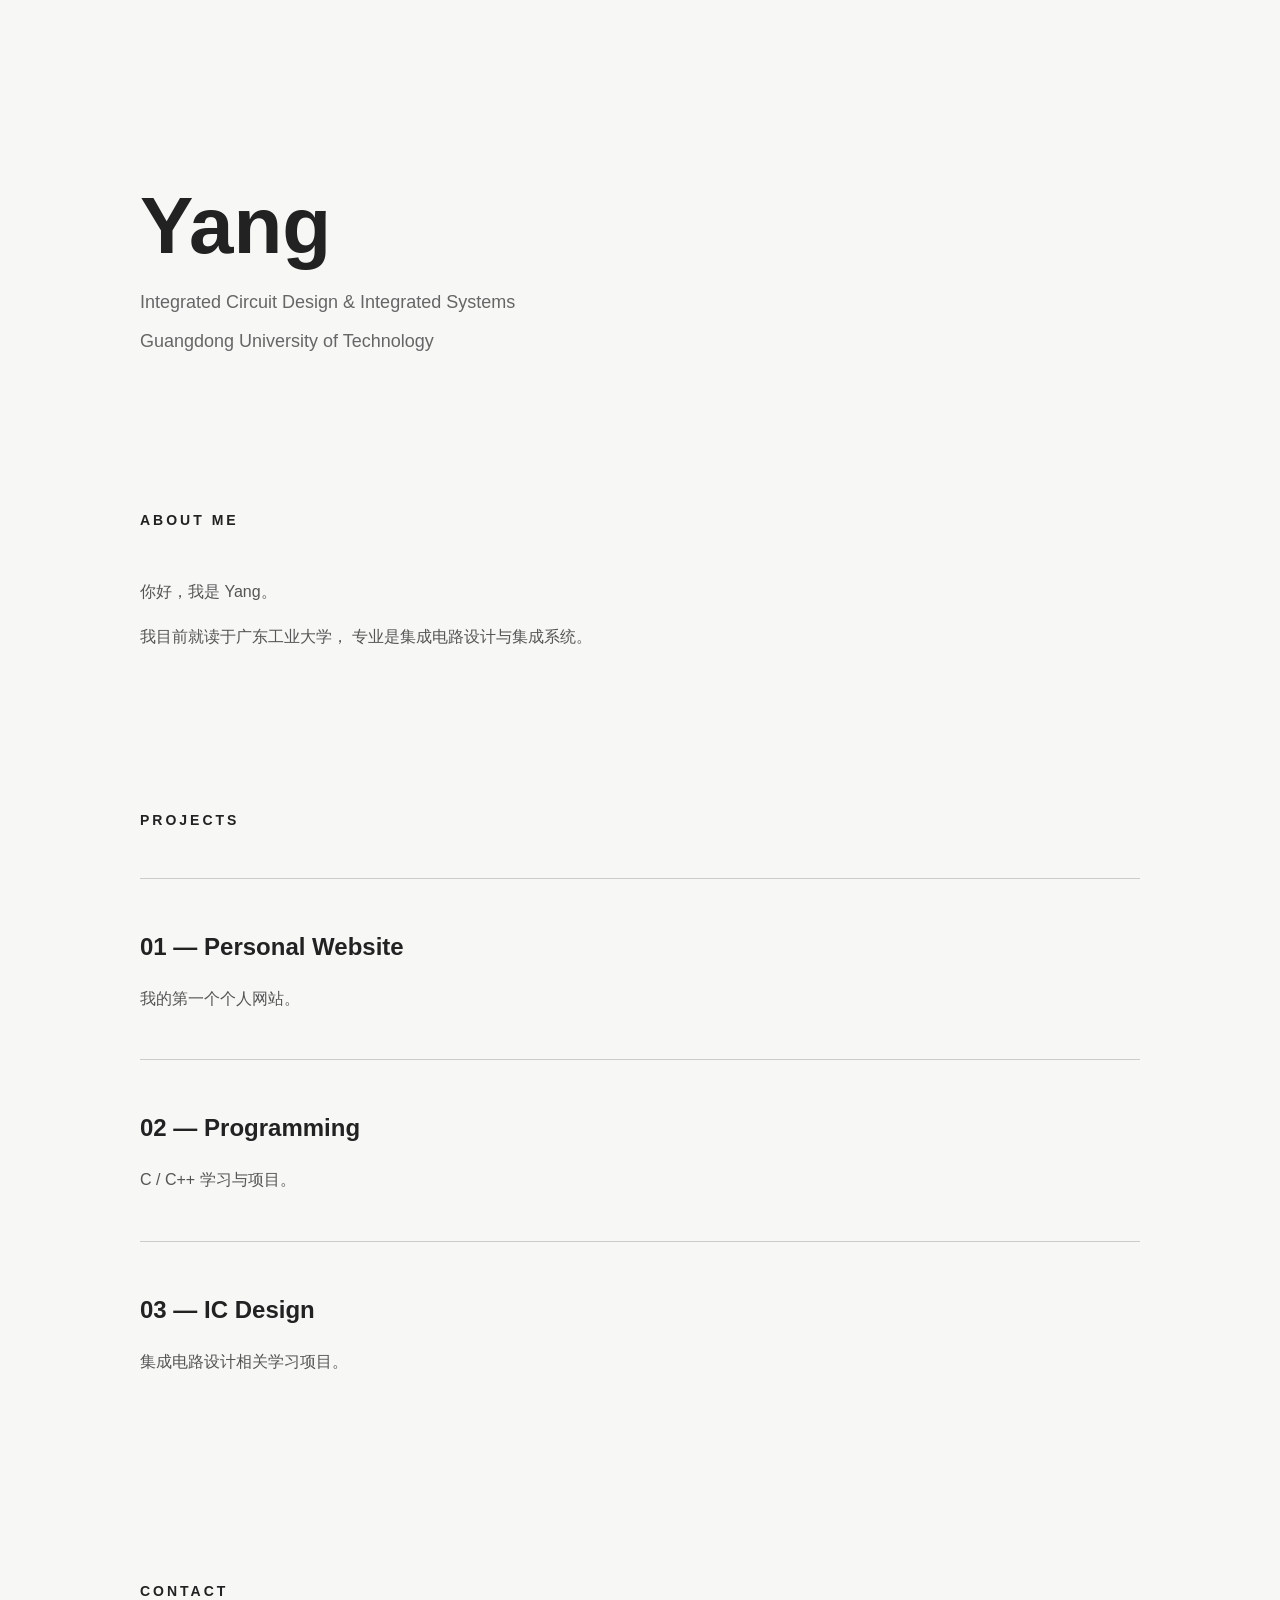
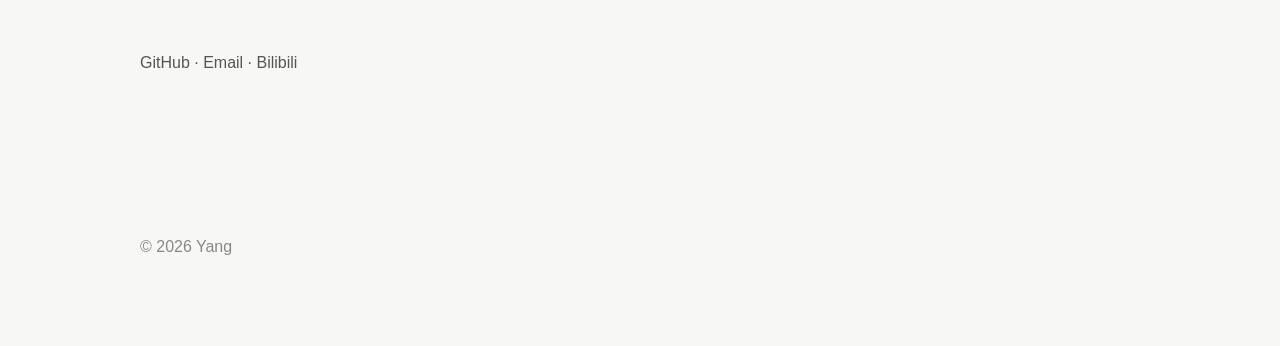
==== index.html @ 361f77bd "1" ====
<!DOCTYPE html>
<html lang="zh-CN">

<head>
    <meta charset="UTF-8">
    <meta name="viewport" content="width=device-width, initial-scale=1.0">

    <title>Yang — Personal Website</title>

    <link rel="stylesheet" href="style.css">
</head>

<body>

    <header>
        <h1>Yang</h1>

        <p>
            Integrated Circuit Design & Integrated Systems
        </p>

        <p>
            Guangdong University of Technology
        </p>
    </header>


    <main>

        <section>
            <h2>About Me</h2>

            <p>
                你好，我是 Yang。
            </p>

            <p>
                我目前就读于广东工业大学，
                专业是集成电路设计与集成系统。
            </p>
        </section>


        <section>
            <h2>Projects</h2>

            <article>
                <h3>01 — Personal Website</h3>
                <p>
                    我的第一个个人网站。
                </p>
            </article>

            <article>
                <h3>02 — Programming</h3>
                <p>
                    C / C++ 学习与项目。
                </p>
            </article>

            <article>
                <h3>03 — IC Design</h3>
                <p>
                    集成电路设计相关学习项目。
                </p>
            </article>

        </section>


        <section>
            <h2>Contact</h2>

            <p>
                GitHub · Email · Bilibili
            </p>
        </section>

    </main>


    <footer>
        © 2026 Yang
    </footer>

</body>

</html>
---- style.css ----
* {
    box-sizing: border-box;
}

body {
    margin: 0;
    padding: 60px 30px;

    font-family: Arial, sans-serif;

    background: #f7f7f5;
    color: #222;
}

header {
    max-width: 1000px;
    margin: 120px auto;
}

header h1 {
    font-size: 80px;
    margin-bottom: 20px;
}

header p {
    color: #666;
    font-size: 18px;
}

main {
    max-width: 1000px;
    margin: auto;
}

section {
    margin: 160px 0;
}

h2 {
    font-size: 14px;
    letter-spacing: 3px;
    text-transform: uppercase;
    margin-bottom: 50px;
}

section p {
    max-width: 650px;
    line-height: 1.8;
    color: #555;
}

article {
    border-top: 1px solid #ccc;
    padding: 30px 0;
}

article h3 {
    font-size: 24px;
}

footer {
    max-width: 1000px;
    margin: 150px auto 30px;
    color: #888;
}
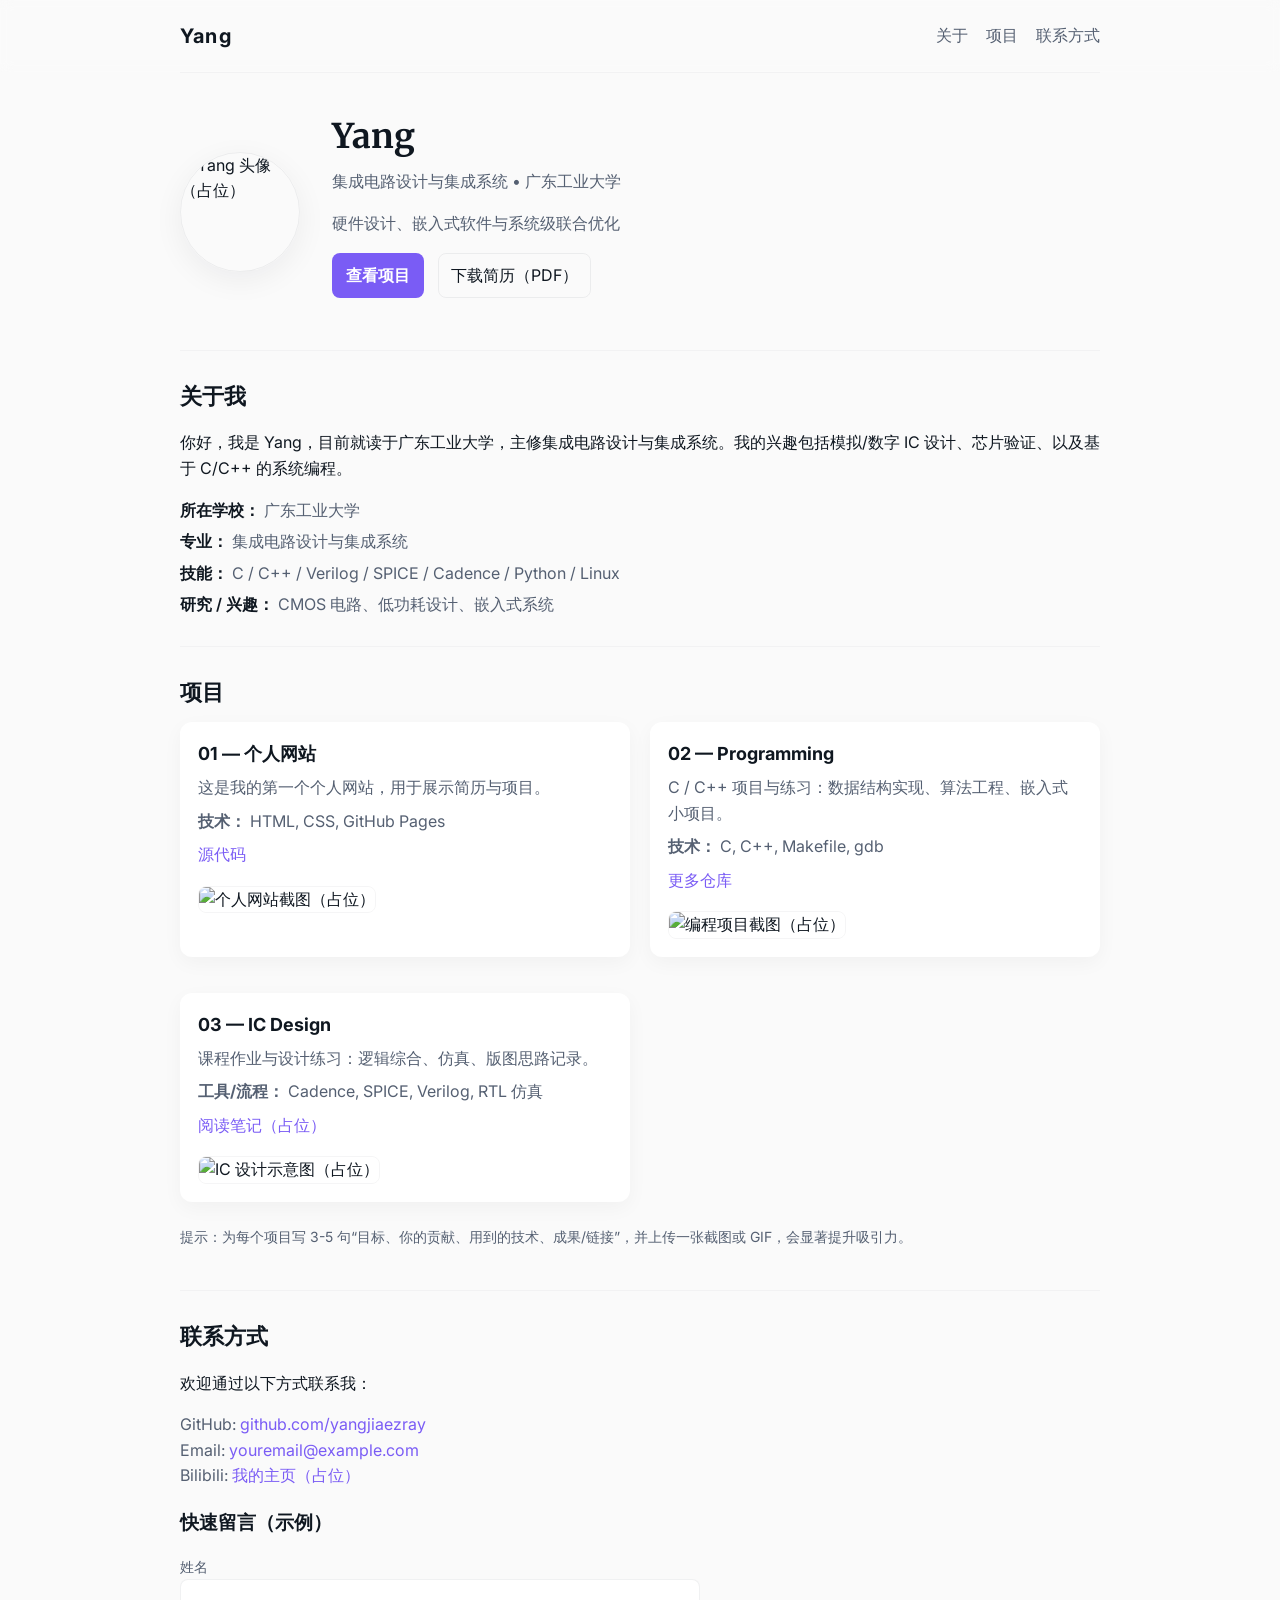
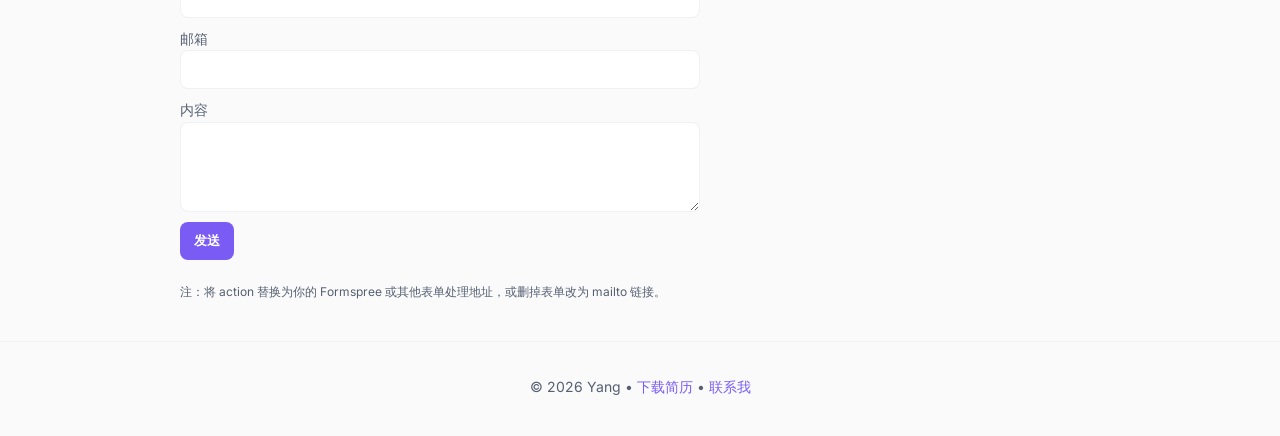
==== commit 2c196156: "Replace index.html with enhanced minimalist personal site" ====
--- a/index.html
+++ b/index.html
@@ -1,88 +1,151 @@
 <!DOCTYPE html>
 <html lang="zh-CN">
+<head>
+  <meta charset="UTF-8" />
+  <meta name="viewport" content="width=device-width, initial-scale=1.0" />
+  <title>Yang — 集成电路设计 & 编程 | 个人网站</title>
+  <meta name="description" content="Yang — 广东工业大学，集成电路设计与集成系统专业。项目：个人网站、C/C++ 编程、IC 设计练习。查看项目、下载简历并联系我。" />
+  <meta name="keywords" content="集成电路, IC 设计, C, C++, Verilog, Guangdong University of Technology, 个人网站" />
+  <!-- Open Graph -->
+  <meta property="og:title" content="Yang — 集成电路设计 & 编程" />
+  <meta property="og:description" content="广东工业大学 | 集成电路设计与集成系统。查看我的项目、技能和联系方式。" />
+  <meta property="og:type" content="website" />
+  <meta property="og:image" content="avatar.jpg" />
+  <!-- Google Fonts -->
+  <link href="https://fonts.googleapis.com/css2?family=Inter:wght@400;600;700&family=Merriweather:wght@400;700&display=swap" rel="stylesheet">
+  <link rel="stylesheet" href="style.css" />
+</head>
+<body>
+  <header>
+    <div class="container">
+      <nav aria-label="主导航">
+        <a href="#home" class="logo">Yang</a>
+        <ul class="nav-links">
+          <li><a href="#about">关于</a></li>
+          <li><a href="#projects">项目</a></li>
+          <li><a href="#contact">联系方式</a></li>
+        </ul>
+      </nav>
+    </div>
+  </header>
 
-<head>
-    <meta charset="UTF-8">
-    <meta name="viewport" content="width=device-width, initial-scale=1.0">
+  <main>
+    <div class="container">
+      <section id="home" class="hero" aria-labelledby="hero-title">
+        <div class="hero-inner">
+          <img src="avatar.jpg" alt="Yang 头像（占位）" class="avatar" />
+          <div class="intro">
+            <h1 id="hero-title">Yang</h1>
+            <p class="subtitle">集成电路设计与集成系统 • 广东工业大学</p>
+            <p class="tagline">硬件设计、嵌入式软件与系统级联合优化</p>
+            <p>
+              <a href="#projects" class="btn">查看项目</a>
+              <a href="resume.pdf" class="btn-outline" download>下载简历（PDF）</a>
+            </p>
+          </div>
+        </div>
+      </section>
 
-    <title>Yang — Personal Website</title>
+      <section id="about" aria-labelledby="about-title">
+        <h2 id="about-title">关于我</h2>
+        <p>你好，我是 Yang，目前就读于广东工业大学，主修集成电路设计与集成系统。我的兴趣包括模拟/数字 IC 设计、芯片验证、以及基于 C/C++ 的系统编程。</p>
+        <ul class="facts">
+          <li><strong>所在学校：</strong> 广东工业大学</li>
+          <li><strong>专业：</strong> 集成电路设计与集成系统</li>
+          <li><strong>技能：</strong> C / C++ / Verilog / SPICE / Cadence / Python / Linux</li>
+          <li><strong>研究 / 兴趣：</strong> CMOS 电路、低功耗设计、嵌入式系统</li>
+        </ul>
+      </section>
 
-    <link rel="stylesheet" href="style.css">
-</head>
+      <section id="projects" aria-labelledby="projects-title">
+        <h2 id="projects-title">项目</h2>
 
-<body>
+        <div class="project-list">
+          <article class="project-card">
+            <h3>01 — 个人网站</h3>
+            <p>这是我的第一个个人网站，用于展示简历与项目。</p>
+            <p><strong>技术：</strong> HTML, CSS, GitHub Pages</p>
+            <p class="project-links">
+              <a href="https://github.com/yangjiaezray/----" target="_blank" rel="noopener">源代码</a>
+            </p>
+            <img src="screenshots/project-website.png" alt="个人网站截图（占位）" class="project-screenshot" />
+          </article>
 
-    <header>
-        <h1>Yang</h1>
+          <article class="project-card">
+            <h3>02 — Programming</h3>
+            <p>C / C++ 项目与练习：数据结构实现、算法工程、嵌入式小项目。</p>
+            <p><strong>技术：</strong> C, C++, Makefile, gdb</p>
+            <p class="project-links">
+              <a href="https://github.com/yangjiaezray?tab=repositories" target="_blank" rel="noopener">更多仓库</a>
+            </p>
+            <img src="screenshots/project-programming.png" alt="编程项目截图（占位）" class="project-screenshot" />
+          </article>
 
-        <p>
-            Integrated Circuit Design & Integrated Systems
-        </p>
+          <article class="project-card">
+            <h3>03 — IC Design</h3>
+            <p>课程作业与设计练习：逻辑综合、仿真、版图思路记录。</p>
+            <p><strong>工具/流程：</strong> Cadence, SPICE, Verilog, RTL 仿真</p>
+            <p class="project-links">
+              <a href="#" target="_blank" rel="noopener">阅读笔记（占位）</a>
+            </p>
+            <img src="screenshots/project-ic.png" alt="IC 设计示意图（占位）" class="project-screenshot" />
+          </article>
+        </div>
 
-        <p>
-            Guangdong University of Technology
-        </p>
-    </header>
+        <p class="projects-note">提示：为每个项目写 3-5 句“目标、你的贡献、用到的技术、成果/链接”，并上传一张截图或 GIF，会显著提升吸引力。</p>
+      </section>
 
+      <section id="contact" aria-labelledby="contact-title">
+        <h2 id="contact-title">联系方式</h2>
+        <p>欢迎通过以下方式联系我：</p>
+        <ul class="contacts">
+          <li>GitHub: <a href="https://github.com/yangjiaezray" target="_blank" rel="noopener">github.com/yangjiaezray</a></li>
+          <li>Email: <a href="mailto:youremail@example.com">youremail@example.com</a></li>
+          <li>Bilibili: <a href="https://space.bilibili.com/xxxxx" target="_blank" rel="noopener">我的主页（占位）</a></li>
+        </ul>
 
-    <main>
+        <h3>快速留言（示例）</h3>
+        <form action="https://formspree.io/f/your-id" method="POST" class="contact-form" aria-label="联系表单">
+          <label>
+            姓名
+            <input type="text" name="name" required />
+          </label>
+          <label>
+            邮箱
+            <input type="email" name="_replyto" required />
+          </label>
+          <label>
+            内容
+            <textarea name="message" rows="4" required></textarea>
+          </label>
+          <button type="submit">发送</button>
+          <p class="form-note">注：将 action 替换为你的 Formspree 或其他表单处理地址，或删掉表单改为 mailto 链接。</p>
+        </form>
+      </section>
 
-        <section>
-            <h2>About Me</h2>
+    </div>
+  </main>
 
-            <p>
-                你好，我是 Yang。
-            </p>
+  <footer>
+    <div class="container">
+      <p>© 2026 Yang • <a href="resume.pdf" download>下载简历</a> • <a href="mailto:youremail@example.com">联系我</a></p>
+    </div>
+  </footer>
 
-            <p>
-                我目前就读于广东工业大学，
-                专业是集成电路设计与集成系统。
-            </p>
-        </section>
-
-
-        <section>
-            <h2>Projects</h2>
-
-            <article>
-                <h3>01 — Personal Website</h3>
-                <p>
-                    我的第一个个人网站。
-                </p>
-            </article>
-
-            <article>
-                <h3>02 — Programming</h3>
-                <p>
-                    C / C++ 学习与项目。
-                </p>
-            </article>
-
-            <article>
-                <h3>03 — IC Design</h3>
-                <p>
-                    集成电路设计相关学习项目。
-                </p>
-            </article>
-
-        </section>
-
-
-        <section>
-            <h2>Contact</h2>
-
-            <p>
-                GitHub · Email · Bilibili
-            </p>
-        </section>
-
-    </main>
-
-
-    <footer>
-        © 2026 Yang
-    </footer>
-
+  <!-- 可选：简单的结构化数据 -->
+  <script type="application/ld+json">
+  {
+    "@context": "https://schema.org",
+    "@type": "Person",
+    "name": "Yang",
+    "jobTitle": "Integrated Circuit Design & Integrated Systems Student",
+    "affiliation": "Guangdong University of Technology",
+    "url": "https://github.com/yangjiaezray",
+    "sameAs": [
+      "https://github.com/yangjiaezray",
+      "https://space.bilibili.com/xxxxx"
+    ]
+  }
+  </script>
 </body>
-
-</html>+</html>
--- a/style.css
+++ b/style.css
@@ -1,65 +1,119 @@
-* {
-    box-sizing: border-box;
+/*
+ style.css
+ Minimalist / Euro-American literary (简约文艺) aesthetic for Yang's personal site
+ - Responsive layout
+ - Clean typography, generous whitespace
+ - Subtle accents and soft shadows
+ - Accessible focus outlines
+
+ Replace avatar.jpg, resume.pdf and screenshots/* with your real files in the repo.
+*/
+
+:root{
+  --bg: #fafafa; /* very light paper */
+  --card: #ffffff;
+  --text: #0f1720; /* near-black */
+  --muted: #556072; /* cool gray */
+  --accent: #7a5cf5; /* soft violet accent */
+  --accent-2: #f59e0b; /* warm gold for small highlights */
+  --radius: 12px;
+  --max-width: 960px;
 }
 
-body {
-    margin: 0;
-    padding: 60px 30px;
-
-    font-family: Arial, sans-serif;
-
-    background: #f7f7f5;
-    color: #222;
+/* Utility resets */
+*{box-sizing:border-box}
+html,body{height:100%}
+body{
+  margin:0;
+  font-family: Inter, ui-sans-serif, system-ui, -apple-system, "Segoe UI", Roboto, "Helvetica Neue", Arial;
+  color:var(--text);
+  background:var(--bg);
+  -webkit-font-smoothing:antialiased;
+  -moz-osx-font-smoothing:grayscale;
+  line-height:1.6;
+  font-size:16px;
 }
 
-header {
-    max-width: 1000px;
-    margin: 120px auto;
+a{color:var(--accent); text-decoration:none}
+a:hover{text-decoration:underline}
+
+/* Layout container */
+header, main, footer{width:100%;}
+.container{max-width:var(--max-width);margin:0 auto;padding:0 20px}
+
+/* Header / Nav */
+header{backdrop-filter: blur(6px);}
+nav{display:flex;align-items:center;justify-content:space-between;padding:20px 0}
+.logo{font-weight:700;font-size:20px;letter-spacing:0.06em;color:var(--text)}
+.nav-links{list-style:none;padding:0;margin:0;display:flex;gap:18px}
+.nav-links a{color:var(--muted);font-weight:500}
+.nav-links a:hover{color:var(--text)}
+
+/* Hero */
+.hero{padding:36px 0}
+.hero-inner{display:flex;gap:32px;align-items:center}
+.avatar{width:120px;height:120px;border-radius:9999px;object-fit:cover;border:1px solid rgba(15,23,32,0.06);box-shadow:0 8px 30px rgba(15,23,32,0.06)}
+.intro h1{margin:0;font-size:34px;font-weight:700;font-family: "Merriweather", "Georgia", serif}
+.subtitle{color:var(--muted);margin-top:6px}
+.tagline{margin-top:10px;color:var(--muted)}
+
+.btn{display:inline-block;background:var(--accent);color:white;padding:10px 14px;border-radius:8px;font-weight:600;margin-right:10px}
+.btn-outline{display:inline-block;border:1px solid rgba(15,23,32,0.06);color:var(--text);padding:9px 12px;border-radius:8px}
+
+/* Sections */
+section{padding:28px 0;border-top:1px solid rgba(15,23,32,0.03)}
+section h2{font-family:"Merriweather",serif;font-size:22px;margin:0 0 12px}
+
+/* About */
+.facts{list-style:none;padding:0;margin:12px 0 0;display:grid;gap:6px;color:var(--muted)}
+.facts li strong{color:var(--text);font-weight:600}
+
+/* Projects grid */
+.project-card{background:var(--card);padding:18px;border-radius:var(--radius);box-shadow:0 6px 20px rgba(15,23,32,0.04);margin-bottom:16px}
+.project-card h3{margin:0 0 6px;font-size:18px}
+.project-card p{margin:0 0 8px;color:var(--muted)}
+.project-links a{margin-right:8px}
+.project-screenshot{width:100%;height:auto;border-radius:8px;margin-top:10px;border:1px solid rgba(15,23,32,0.04)}
+
+.projects-note{color:var(--muted);font-size:14px;margin-top:8px}
+
+/* Contact */
+.contacts{list-style:none;padding:0;margin:8px 0 0;color:var(--muted)}
+.contact-form{display:grid;gap:10px;margin-top:12px;max-width:520px}
+.contact-form label{display:flex;flex-direction:column;font-size:14px;color:var(--muted)}
+.contact-form input,.contact-form textarea{padding:10px;border-radius:8px;border:1px solid rgba(15,23,32,0.06);font-size:15px}
+.contact-form button{width:max-content;padding:10px 14px;border-radius:8px;background:var(--accent);color:white;border:none;font-weight:600}
+.form-note{font-size:12px;color:var(--muted)}
+
+/* Footer */
+footer{padding:20px 0;color:var(--muted);text-align:center;border-top:1px solid rgba(15,23,32,0.03);font-size:14px}
+
+/* Responsive grid for projects: 1 column on small, 2 columns on medium */
+@media (min-width:720px){
+  .project-list{display:grid;grid-template-columns:repeat(2,1fr);gap:20px}
 }
 
-header h1 {
-    font-size: 80px;
-    margin-bottom: 20px;
+@media (max-width:719px){
+  .hero-inner{flex-direction:column;align-items:flex-start}
+  .avatar{width:96px;height:96px}
+  nav{padding:12px 0}
+  .nav-links{gap:10px}
 }
 
-header p {
-    color: #666;
-    font-size: 18px;
+/* Focus outlines for accessibility */
+:focus{outline:none}
+:focus-visible{outline:3px solid rgba(122,92,245,0.14);outline-offset:3px;border-radius:6px}
+
+/* Subtle print styles */
+@media print{
+  :root{--bg:white}
+  nav, .contact-form, .project-screenshot{display:none}
+  body{font-size:12pt}
 }
 
-main {
-    max-width: 1000px;
-    margin: auto;
+/* Optional dark mode support */
+@media (prefers-color-scheme:dark){
+  :root{--bg:#0b0d10;--card:#0f1418;--text:#e6eef8;--muted:#aab7c9;--accent:#8b7cff}
+  body{background:linear-gradient(180deg,#06070a,#0b0d10)}
+  header, footer{opacity:0.95}
 }
-
-section {
-    margin: 160px 0;
-}
-
-h2 {
-    font-size: 14px;
-    letter-spacing: 3px;
-    text-transform: uppercase;
-    margin-bottom: 50px;
-}
-
-section p {
-    max-width: 650px;
-    line-height: 1.8;
-    color: #555;
-}
-
-article {
-    border-top: 1px solid #ccc;
-    padding: 30px 0;
-}
-
-article h3 {
-    font-size: 24px;
-}
-
-footer {
-    max-width: 1000px;
-    margin: 150px auto 30px;
-    color: #888;
-}
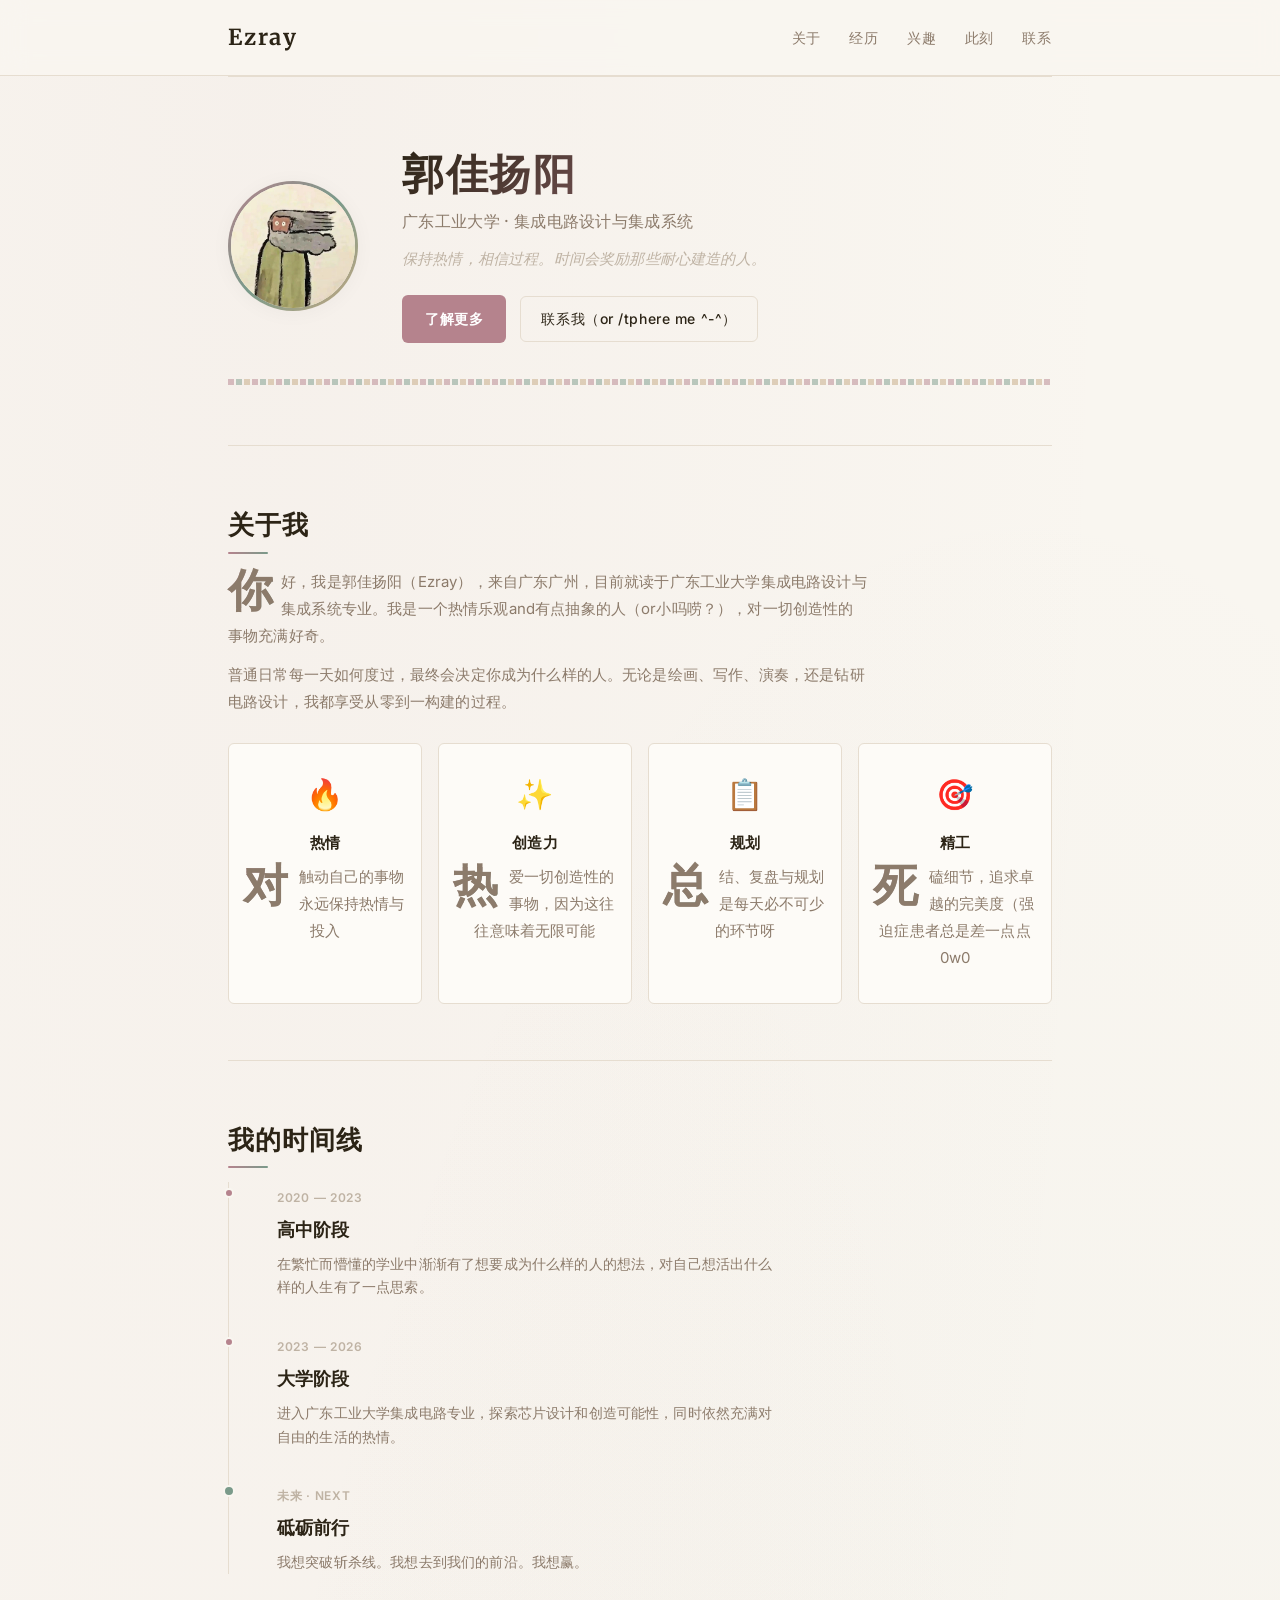
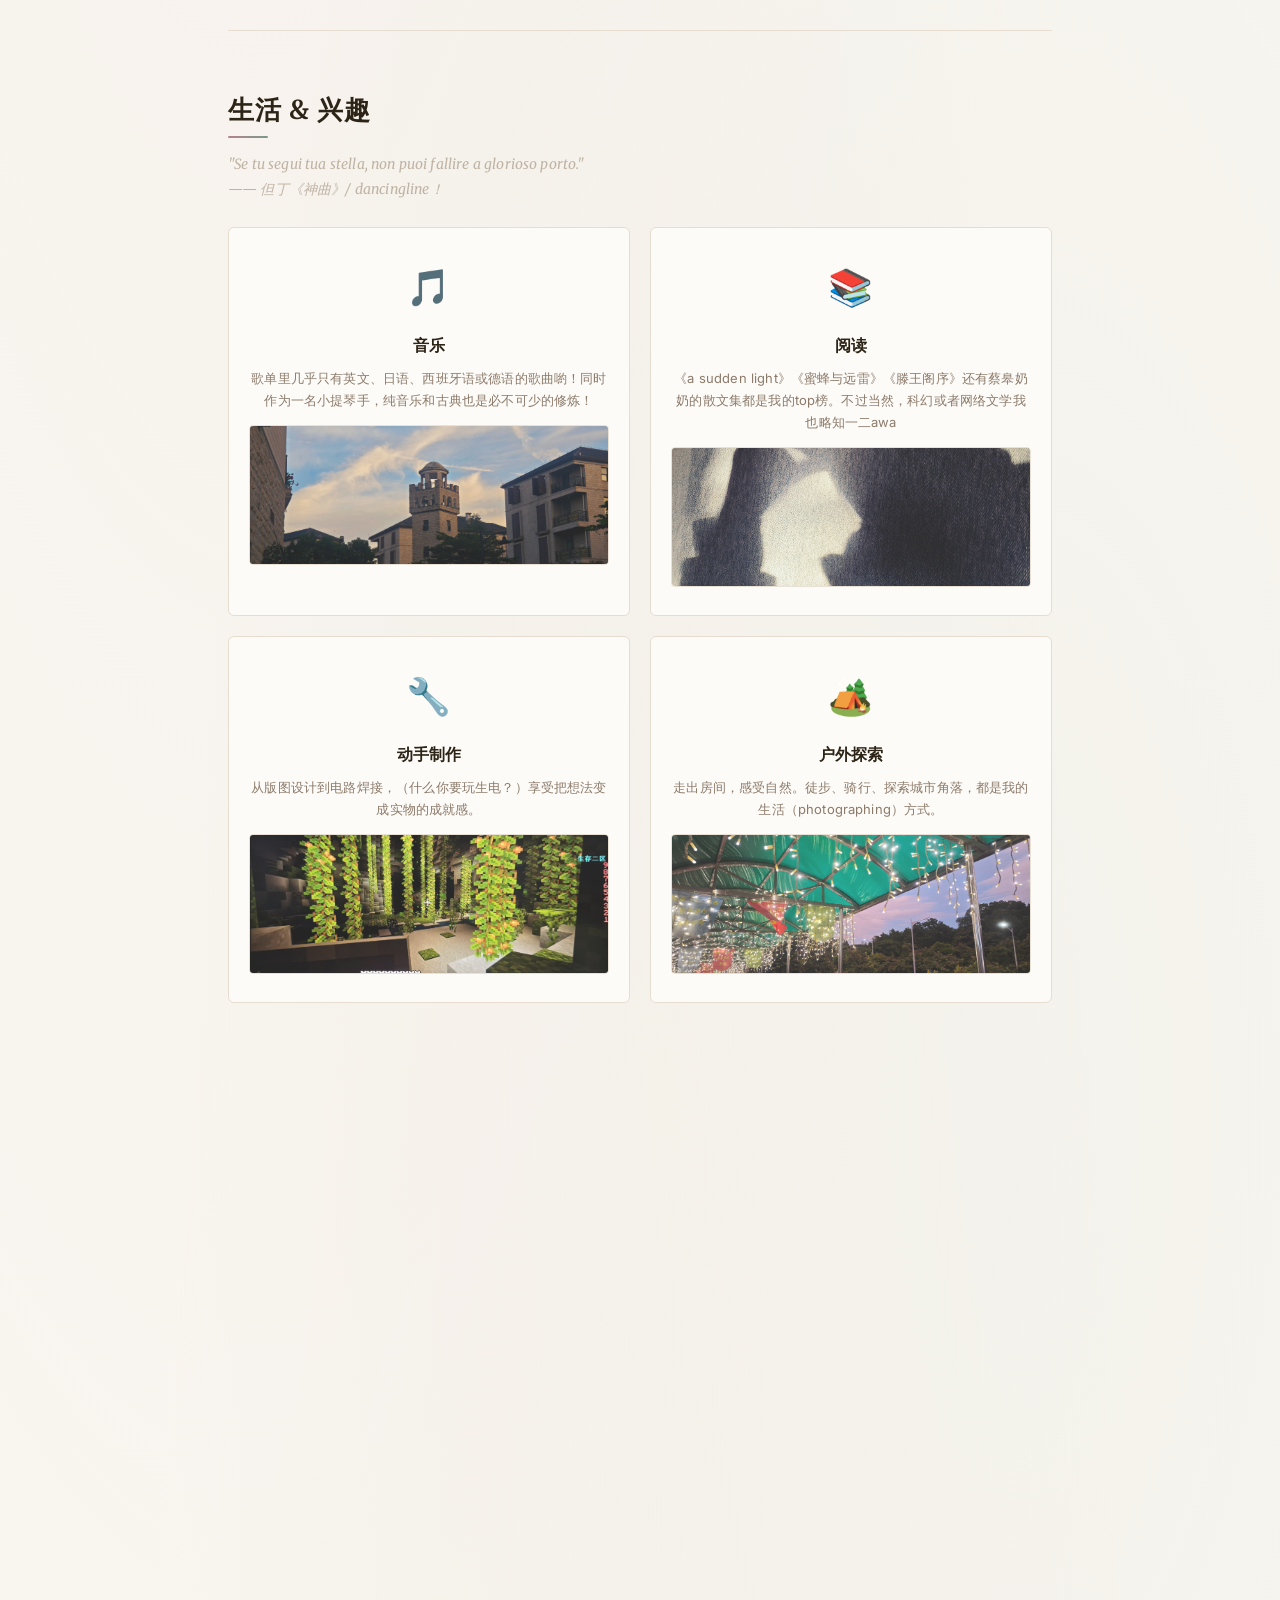
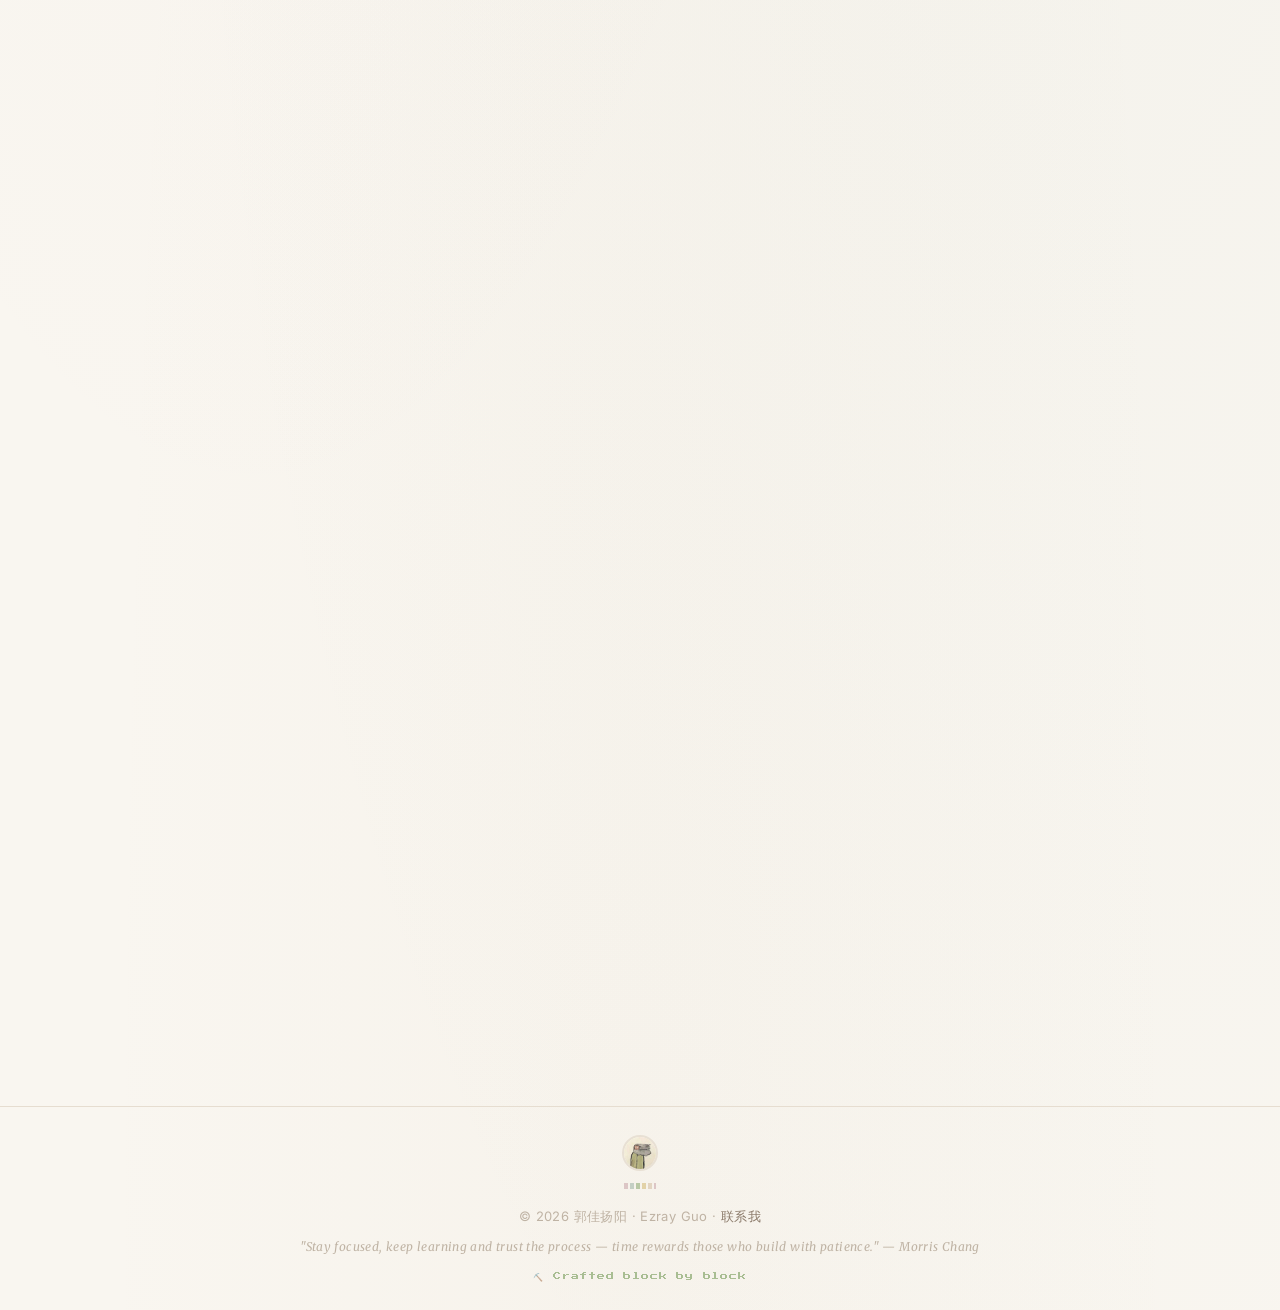
==== commit d84915b1: "first commit: personal website" ====
--- a/index.html
+++ b/index.html
@@ -3,27 +3,30 @@
 <head>
   <meta charset="UTF-8" />
   <meta name="viewport" content="width=device-width, initial-scale=1.0" />
-  <title>Yang — 集成电路设计 & 编程 | 个人网站</title>
-  <meta name="description" content="Yang — 广东工业大学，集成电路设计与集成系统专业。项目：个人网站、C/C++ 编程、IC 设计练习。查看项目、下载简历并联系我。" />
-  <meta name="keywords" content="集成电路, IC 设计, C, C++, Verilog, Guangdong University of Technology, 个人网站" />
-  <!-- Open Graph -->
-  <meta property="og:title" content="Yang — 集成电路设计 & 编程" />
-  <meta property="og:description" content="广东工业大学 | 集成电路设计与集成系统。查看我的项目、技能和联系方式。" />
+  <title>Ezray Guo — 个人网站</title>
+  <meta name="description" content="郭佳扬阳 — 广东工业大学，集成电路设计与集成系统。热爱音乐、阅读、创作与探索。" />
+  <meta name="keywords" content="郭佳扬阳, Ezray Guo, 广东工业大学, 集成电路, IC 设计, 个人网站" />
+  <meta property="og:title" content="Ezray Guo — 保持热情，相信过程" />
+  <meta property="og:description" content="广东工业大学 | 集成电路设计。热爱音乐、阅读、创作与探索。" />
   <meta property="og:type" content="website" />
   <meta property="og:image" content="avatar.jpg" />
-  <!-- Google Fonts -->
-  <link href="https://fonts.googleapis.com/css2?family=Inter:wght@400;600;700&family=Merriweather:wght@400;700&display=swap" rel="stylesheet">
+  <link rel="icon" type="image/jpeg" href="avatar.jpg" />
+  <link rel="apple-touch-icon" href="avatar.jpg" />
+  <link href="https://fonts.googleapis.com/css2?family=Inter:wght@400;500;600;700&family=Merriweather:wght@400;700&family=Press+Start+2P&display=swap" rel="stylesheet">
   <link rel="stylesheet" href="style.css" />
 </head>
 <body>
+  <div class="scroll-progress" id="scrollProgress"></div>
   <header>
     <div class="container">
       <nav aria-label="主导航">
-        <a href="#home" class="logo">Yang</a>
+        <a href="#home" class="logo">Ezray</a>
         <ul class="nav-links">
           <li><a href="#about">关于</a></li>
-          <li><a href="#projects">项目</a></li>
-          <li><a href="#contact">联系方式</a></li>
+          <li><a href="#timeline">经历</a></li>
+          <li><a href="#interests">兴趣</a></li>
+          <li><a href="#now">此刻</a></li>
+          <li><a href="#contact">联系</a></li>
         </ul>
       </nav>
     </div>
@@ -31,80 +34,188 @@
 
   <main>
     <div class="container">
+
+      <!-- Hero -->
       <section id="home" class="hero" aria-labelledby="hero-title">
         <div class="hero-inner">
-          <img src="avatar.jpg" alt="Yang 头像（占位）" class="avatar" />
+          <img src="avatar.jpg" alt="郭佳扬阳的头像" class="avatar" />
           <div class="intro">
-            <h1 id="hero-title">Yang</h1>
-            <p class="subtitle">集成电路设计与集成系统 • 广东工业大学</p>
-            <p class="tagline">硬件设计、嵌入式软件与系统级联合优化</p>
+            <h1 id="hero-title">郭佳扬阳</h1>
+            <p class="subtitle">广东工业大学 · 集成电路设计与集成系统</p>
+            <p class="tagline">保持热情，相信过程。时间会奖励那些耐心建造的人。</p>
             <p>
-              <a href="#projects" class="btn">查看项目</a>
-              <a href="resume.pdf" class="btn-outline" download>下载简历（PDF）</a>
+              <a href="#about" class="btn">了解更多</a>
+              <a href="#contact" class="btn-outline">联系我（or /tphere me ^-^）</a>
             </p>
           </div>
         </div>
-      </section>
-
+        <div class="pixel-divider"></div>
+      </section>
+
+      <!-- About Me -->
       <section id="about" aria-labelledby="about-title">
         <h2 id="about-title">关于我</h2>
-        <p>你好，我是 Yang，目前就读于广东工业大学，主修集成电路设计与集成系统。我的兴趣包括模拟/数字 IC 设计、芯片验证、以及基于 C/C++ 的系统编程。</p>
-        <ul class="facts">
-          <li><strong>所在学校：</strong> 广东工业大学</li>
-          <li><strong>专业：</strong> 集成电路设计与集成系统</li>
-          <li><strong>技能：</strong> C / C++ / Verilog / SPICE / Cadence / Python / Linux</li>
-          <li><strong>研究 / 兴趣：</strong> CMOS 电路、低功耗设计、嵌入式系统</li>
-        </ul>
-      </section>
-
-      <section id="projects" aria-labelledby="projects-title">
-        <h2 id="projects-title">项目</h2>
-
-        <div class="project-list">
-          <article class="project-card">
-            <h3>01 — 个人网站</h3>
-            <p>这是我的第一个个人网站，用于展示简历与项目。</p>
-            <p><strong>技术：</strong> HTML, CSS, GitHub Pages</p>
-            <p class="project-links">
-              <a href="https://github.com/yangjiaezray/----" target="_blank" rel="noopener">源代码</a>
-            </p>
-            <img src="screenshots/project-website.png" alt="个人网站截图（占位）" class="project-screenshot" />
-          </article>
-
-          <article class="project-card">
-            <h3>02 — Programming</h3>
-            <p>C / C++ 项目与练习：数据结构实现、算法工程、嵌入式小项目。</p>
-            <p><strong>技术：</strong> C, C++, Makefile, gdb</p>
-            <p class="project-links">
-              <a href="https://github.com/yangjiaezray?tab=repositories" target="_blank" rel="noopener">更多仓库</a>
-            </p>
-            <img src="screenshots/project-programming.png" alt="编程项目截图（占位）" class="project-screenshot" />
-          </article>
-
-          <article class="project-card">
-            <h3>03 — IC Design</h3>
-            <p>课程作业与设计练习：逻辑综合、仿真、版图思路记录。</p>
-            <p><strong>工具/流程：</strong> Cadence, SPICE, Verilog, RTL 仿真</p>
-            <p class="project-links">
-              <a href="#" target="_blank" rel="noopener">阅读笔记（占位）</a>
-            </p>
-            <img src="screenshots/project-ic.png" alt="IC 设计示意图（占位）" class="project-screenshot" />
-          </article>
-        </div>
-
-        <p class="projects-note">提示：为每个项目写 3-5 句“目标、你的贡献、用到的技术、成果/链接”，并上传一张截图或 GIF，会显著提升吸引力。</p>
-      </section>
-
+        <p>你好，我是郭佳扬阳（Ezray），来自广东广州，目前就读于广东工业大学集成电路设计与集成系统专业。我是一个热情乐观and有点抽象的人（or小吗唠？），对一切创造性的事物充满好奇。</p>
+        <p>普通日常每一天如何度过，最终会决定你成为什么样的人。无论是绘画、写作、演奏，还是钻研电路设计，我都享受从零到一构建的过程。</p>
+
+        <div class="traits">
+          <div class="trait-card">
+            <span class="trait-icon">🔥</span>
+            <h3>热情</h3>
+            <p>对触动自己的事物永远保持热情与投入</p>
+          </div>
+          <div class="trait-card">
+            <span class="trait-icon">✨</span>
+            <h3>创造力</h3>
+            <p>热爱一切创造性的事物，因为这往往意味着无限可能</p>
+          </div>
+          <div class="trait-card">
+            <span class="trait-icon">📋</span>
+            <h3>规划</h3>
+            <p>总结、复盘与规划是每天必不可少的环节呀</p>
+          </div>
+          <div class="trait-card">
+            <span class="trait-icon">🎯</span>
+            <h3>精工</h3>
+            <p>死磕细节，追求卓越的完美度（强迫症患者总是差一点点0w0</p>
+          </div>
+        </div>
+      </section>
+
+      <!-- Timeline -->
+      <section id="timeline" aria-labelledby="timeline-title">
+        <h2 id="timeline-title">我的时间线</h2>
+        <div class="timeline">
+          <div class="timeline-item">
+            <div class="timeline-dot"></div>
+            <div class="timeline-content">
+              <span class="timeline-year">2020 — 2023</span>
+              <h3>高中阶段</h3>
+              <p>在繁忙而懵懂的学业中渐渐有了想要成为什么样的人的想法，对自己想活出什么样的人生有了一点思索。</p>
+            </div>
+          </div>
+          <div class="timeline-item">
+            <div class="timeline-dot"></div>
+            <div class="timeline-content">
+              <span class="timeline-year">2023 — 2026</span>
+              <h3>大学阶段</h3>
+              <p>进入广东工业大学集成电路专业，探索芯片设计和创造可能性，同时依然充满对自由的生活的热情。</p>
+            </div>
+          </div>
+          <div class="timeline-item">
+            <div class="timeline-dot future"></div>
+            <div class="timeline-content">
+              <span class="timeline-year">未来 · NEXT</span>
+              <h3>砥砺前行</h3>
+              <p>我想突破斩杀线。我想去到我们的前沿。我想赢。</p>
+            </div>
+          </div>
+        </div>
+      </section>
+
+      <!-- Interests -->
+      <section id="interests" aria-labelledby="interests-title">
+        <h2 id="interests-title">生活 & 兴趣</h2>
+        <p class="section-desc">"Se tu segui tua stella, non puoi fallire a glorioso porto."<br>—— 但丁《神曲》/ dancingline！</p>
+
+        <div class="interests-grid">
+          <div class="interest-card">
+            <div class="interest-icon">🎵</div>
+            <h3>音乐</h3>
+            <p>歌单里几乎只有英文、日语、西班牙语或德语的歌曲喲！同时作为一名小提琴手，纯音乐和古典也是必不可少的修炼！</p>
+            <img src="images/photo1.jpg" alt="音乐相关" class="interest-photo" loading="lazy" />
+          </div>
+          <div class="interest-card">
+            <div class="interest-icon">📚</div>
+            <h3>阅读</h3>
+            <p>《a sudden light》《蜜蜂与远雷》《滕王阁序》还有蔡皋奶奶的散文集都是我的top榜。不过当然，科幻或者网络文学我也略知一二awa</p>
+            <img src="images/photo2.jpg" alt="阅读相关" class="interest-photo" loading="lazy" />
+          </div>
+          <div class="interest-card">
+            <div class="interest-icon">🔧</div>
+            <h3>动手制作</h3>
+            <p>从版图设计到电路焊接，（什么你要玩生电？）享受把想法变成实物的成就感。</p>
+            <img src="images/photo3.png" alt="动手制作" class="interest-photo" loading="lazy" />
+          </div>
+          <div class="interest-card">
+            <div class="interest-icon">🏕️</div>
+            <h3>户外探索</h3>
+            <p>走出房间，感受自然。徒步、骑行、探索城市角落，都是我的生活（photographing）方式。</p>
+            <img src="images/photo4.jpg" alt="户外探索" class="interest-photo" loading="lazy" />
+          </div>
+        </div>
+      </section>
+
+      <!-- Now -->
+      <section id="now" aria-labelledby="now-title">
+        <h2 id="now-title">此刻 · Now</h2>
+        <div class="now-grid">
+          <div class="now-item">
+            <span class="now-label">📍 坐标</span>
+            <span class="now-value">广东广州 · 大学城</span>
+          </div>
+          <div class="now-item">
+            <span class="now-label">📚 在读</span>
+            <span class="now-value">《蜜蜂与远雷》· 恩田陆</span>
+          </div>
+          <div class="now-item">
+            <span class="now-label">🎧 在听</span>
+            <span class="now-value">古典 · 纯音乐 · 小提琴</span>
+          </div>
+          <div class="now-item">
+            <span class="now-label">💻 在做</span>
+            <span class="now-value">IC 版图设计入门 · 电路基础</span>
+          </div>
+          <div class="now-item">
+            <span class="now-label">🎯 专注</span>
+            <span class="now-value">GPA 4.2+ · CET-6 550+</span>
+          </div>
+          <div class="now-item">
+            <span class="now-label">🎮 放松</span>
+            <span class="now-value">Minecraft · pve & 跑图</span>
+          </div>
+        </div>
+        <p class="now-updated">Updated: 2026 年 9 月</p>
+      </section>
+
+      <!-- Goals -->
+      <section id="goals" aria-labelledby="goals-title">
+        <h2 id="goals-title">接下来的目标</h2>
+        <div class="goals-list">
+          <div class="goal-item">
+            <span class="goal-number">01</span>
+            <div>
+              <h3>打好基础</h3>
+              <p>大一阶段夯实数理与专业基础，目标绩点 4.2+，CET-6 550+</p>
+            </div>
+          </div>
+          <div class="goal-item">
+            <span class="goal-number">02</span>
+            <div>
+              <h3>探索方向</h3>
+              <p>深入了解 IC 设计各细分方向，尤其是 Layout 版图设计</p>
+            </div>
+          </div>
+          <div class="goal-item">
+            <span class="goal-number">03</span>
+            <div>
+              <h3>保持热情</h3>
+              <p>这是最重要的命题之一——无论走多远，都请不要忘记最初出发的理由</p>
+            </div>
+          </div>
+        </div>
+      </section>
+
+      <!-- Contact -->
       <section id="contact" aria-labelledby="contact-title">
         <h2 id="contact-title">联系方式</h2>
-        <p>欢迎通过以下方式联系我：</p>
+        <p>欢迎随时联系我，无论是技术交流还是闲聊都很欢迎。</p>
         <ul class="contacts">
-          <li>GitHub: <a href="https://github.com/yangjiaezray" target="_blank" rel="noopener">github.com/yangjiaezray</a></li>
-          <li>Email: <a href="mailto:youremail@example.com">youremail@example.com</a></li>
-          <li>Bilibili: <a href="https://space.bilibili.com/xxxxx" target="_blank" rel="noopener">我的主页（占位）</a></li>
+          <li>📧 邮箱：<a href="mailto:guojiayangyang@mails.gdut.edu.cn">guojiayangyang@mails.gdut.edu.cn</a></li>
+          <li>💻 GitHub：<a href="https://github.com/yangjiaezray" target="_blank" rel="noopener">github.com/yangjiaezray</a></li>
         </ul>
 
-        <h3>快速留言（示例）</h3>
+        <h3>快速留言</h3>
         <form action="https://formspree.io/f/your-id" method="POST" class="contact-form" aria-label="联系表单">
           <label>
             姓名
@@ -118,9 +229,9 @@
             内容
             <textarea name="message" rows="4" required></textarea>
           </label>
-          <button type="submit">发送</button>
-          <p class="form-note">注：将 action 替换为你的 Formspree 或其他表单处理地址，或删掉表单改为 mailto 链接。</p>
+          <button type="submit">发送留言</button>
         </form>
+        <p class="form-hint">💡 留言功能需要配置 Formspree。前往 <a href="https://formspree.io" target="_blank" rel="noopener">formspree.io</a> 注册后将表单 ID 替换 <code>your-id</code> 即可。</p>
       </section>
 
     </div>
@@ -128,24 +239,31 @@
 
   <footer>
     <div class="container">
-      <p>© 2026 Yang • <a href="resume.pdf" download>下载简历</a> • <a href="mailto:youremail@example.com">联系我</a></p>
+      <img src="avatar.jpg" alt="头像" class="footer-avatar" />
+      <div class="footer-pixel-deco"></div>
+      <p>© 2026 郭佳扬阳 · Ezray Guo · <a href="mailto:guojiayangyang@mails.gdut.edu.cn">联系我</a></p>
+      <p class="footer-quote">"Stay focused, keep learning and trust the process — time rewards those who build with patience." — Morris Chang</p>
+      <p class="mc-tag">⛏️ Crafted block by block</p>
     </div>
   </footer>
 
-  <!-- 可选：简单的结构化数据 -->
+  <button class="back-to-top" id="backToTop" aria-label="回到顶部" title="回到顶部">↑</button>
+
   <script type="application/ld+json">
   {
     "@context": "https://schema.org",
     "@type": "Person",
-    "name": "Yang",
-    "jobTitle": "Integrated Circuit Design & Integrated Systems Student",
+    "name": "郭佳扬阳",
+    "alternateName": "Ezray Guo",
+    "jobTitle": "Integrated Circuit Design Student",
     "affiliation": "Guangdong University of Technology",
+    "email": "guojiayangyang@mails.gdut.edu.cn",
     "url": "https://github.com/yangjiaezray",
     "sameAs": [
-      "https://github.com/yangjiaezray",
-      "https://space.bilibili.com/xxxxx"
+      "https://github.com/yangjiaezray"
     ]
   }
   </script>
+  <script src="script.js"></script>
 </body>
-</html>
+</html>
--- a/style.css
+++ b/style.css
@@ -1,119 +1,175 @@
-/*
- style.css
- Minimalist / Euro-American literary (简约文艺) aesthetic for Yang's personal site
- - Responsive layout
- - Clean typography, generous whitespace
- - Subtle accents and soft shadows
- - Accessible focus outlines
-
- Replace avatar.jpg, resume.pdf and screenshots/* with your real files in the repo.
-*/
-
-:root{
-  --bg: #fafafa; /* very light paper */
-  --card: #ffffff;
-  --text: #0f1720; /* near-black */
-  --muted: #556072; /* cool gray */
-  --accent: #7a5cf5; /* soft violet accent */
-  --accent-2: #f59e0b; /* warm gold for small highlights */
-  --radius: 12px;
-  --max-width: 960px;
+/* style.css - 欧美文艺简约风 x MC像素装饰 */
+:root{--bg:#f9f6f0;--card:#fdfbf7;--text:#2c2416;--muted:#8c7b6b;--muted-light:#bfb3a4;--accent:#b5838d;--accent-deep:#9b6b75;--accent-2:#9a8c7a;--accent-3:#7a9a8a;--accent-4:#c4a882;--mc-green:#5d8a3c;--mc-brown:#8b6b4a;--mc-gold:#c4a040;--border:#e6ddd0;--radius:6px;--max-width:880px;--transition:0.3s cubic-bezier(0.25,0.46,0.45,0.94)}
+*{box-sizing:border-box;margin:0;padding:0}
+html{scroll-behavior:smooth}
+body{font-family:"Inter",ui-sans-serif,system-ui,-apple-system,"Segoe UI",Roboto,"Helvetica Neue",Arial,sans-serif;color:var(--text);background:var(--bg);background-image:radial-gradient(ellipse at 20% 0%,rgba(181,131,141,0.05) 0%,transparent 60%),radial-gradient(ellipse at 80% 60%,rgba(122,154,138,0.04) 0%,transparent 60%),radial-gradient(ellipse at 50% 100%,rgba(196,168,130,0.04) 0%,transparent 60%);-webkit-font-smoothing:antialiased;-moz-osx-font-smoothing:grayscale;line-height:1.75;font-size:16px;font-weight:400;letter-spacing:0.01em}
+a{color:var(--accent);text-decoration:none;transition:color var(--transition);position:relative}
+a:hover{color:var(--accent-deep)}
+/* Scroll Progress */
+.scroll-progress{position:fixed;top:0;left:0;height:2px;background:linear-gradient(90deg,var(--accent),var(--accent-3),var(--mc-green));z-index:101;width:0;transition:width 0.1s linear}
+/* Text Selection */
+::selection{background:rgba(181,131,141,0.18);color:var(--text)}
+::-moz-selection{background:rgba(181,131,141,0.18);color:var(--text)}
+.container{max-width:var(--max-width);margin:0 auto;padding:0 28px}
+header{position:sticky;top:0;z-index:100;background:rgba(249,246,240,0.85);backdrop-filter:blur(12px);-webkit-backdrop-filter:blur(12px);border-bottom:1px solid var(--border)}
+nav{display:flex;align-items:center;justify-content:space-between;padding:18px 0}
+.logo{font-family:"Merriweather","Georgia","Times New Roman",serif;font-weight:700;font-size:22px;letter-spacing:0.08em;color:var(--text);text-decoration:none}
+.logo:hover{color:var(--accent)}
+.nav-links{list-style:none;display:flex;gap:28px}
+.nav-links a{color:var(--muted);font-weight:500;font-size:14px;letter-spacing:0.06em;text-transform:uppercase;transition:color var(--transition)}
+.nav-links a:hover,.nav-links a.active{color:var(--text)}
+.nav-links a::after{content:'';position:absolute;bottom:-4px;left:0;width:0;height:1px;background:var(--accent);transition:width var(--transition)}
+.nav-links a:hover::after,.nav-links a.active::after{width:100%}
+/* Hero */
+.hero{padding:72px 0 60px;position:relative}
+.hero-inner{display:flex;gap:44px;align-items:center}
+.avatar{width:130px;height:130px;border-radius:9999px;object-fit:cover;border:3px solid transparent;background:linear-gradient(var(--bg),var(--bg)) padding-box,linear-gradient(135deg,var(--accent),var(--accent-3),var(--accent-4)) border-box;box-shadow:0 2px 20px rgba(44,36,22,0.04);flex-shrink:0;transition:transform var(--transition),box-shadow var(--transition)}
+.avatar:hover{transform:scale(1.03);box-shadow:0 8px 32px rgba(44,36,22,0.1)}
+.intro h1{margin:0;font-family:"Merriweather","Georgia","Times New Roman",serif;font-size:42px;font-weight:700;letter-spacing:0.04em;line-height:1.2;color:var(--text);background:linear-gradient(135deg,var(--text) 0%,var(--accent-deep) 100%);-webkit-background-clip:text;-webkit-text-fill-color:transparent;background-clip:text}
+.subtitle{color:var(--muted);font-size:16px;margin-top:8px;font-weight:500;letter-spacing:0.02em}
+.tagline{margin-top:12px;color:var(--muted-light);font-size:15px;font-style:italic;font-family:"Merriweather","Georgia",serif;line-height:1.6}
+.intro p:last-child{margin-top:24px}
+.btn{display:inline-block;background:var(--accent);color:#fff;padding:11px 22px;border-radius:var(--radius);font-weight:600;font-size:14px;letter-spacing:0.04em;margin-right:10px;transition:all var(--transition);border:1px solid transparent}
+.btn:hover{background:var(--accent-deep);color:#fff;text-decoration:none;transform:translateY(-1px);box-shadow:0 4px 16px rgba(181,131,141,0.25)}
+.btn-outline{display:inline-block;border:1px solid var(--border);color:var(--text);padding:10px 20px;border-radius:var(--radius);font-size:14px;font-weight:500;letter-spacing:0.04em;transition:all var(--transition);background:transparent}
+.btn-outline:hover{border-color:var(--accent);color:var(--accent);text-decoration:none;transform:translateY(-1px)}
+/* Pixel Divider */
+.pixel-divider{width:100%;height:6px;margin-top:36px;background:repeating-linear-gradient(90deg,var(--accent) 0px,var(--accent) 6px,transparent 6px,transparent 8px,var(--accent-3) 8px,var(--accent-3) 14px,transparent 14px,transparent 16px,var(--accent-4) 16px,var(--accent-4) 22px,transparent 22px,transparent 24px);opacity:0.5}
+/* Sections */
+section{padding:56px 0;border-top:1px solid var(--border);position:relative}
+section h2{font-family:"Merriweather","Georgia","Times New Roman",serif;font-size:26px;font-weight:700;margin:0 0 20px;letter-spacing:0.04em;color:var(--text);position:relative;display:inline-block}
+section h2::after{content:'';position:absolute;bottom:-6px;left:0;width:40px;height:2px;background:linear-gradient(90deg,var(--accent),var(--accent-3));border-radius:1px}
+section::before,section::after{content:'';position:absolute;width:20px;height:20px;opacity:0;transition:opacity 0.4s ease;pointer-events:none}
+section::before{top:30px;left:0;border-top:1px solid var(--accent);border-left:1px solid var(--accent)}
+section::after{top:30px;right:0;border-top:1px solid var(--accent);border-right:1px solid var(--accent)}
+section:hover::before,section:hover::after{opacity:0.3}
+/* About */
+#about p{max-width:640px;color:var(--muted);font-size:15px;line-height:1.8;margin-bottom:12px}
+#about p:first-of-type::first-letter{font-family:"Merriweather","Georgia",serif;font-size:3em;font-weight:700;float:left;line-height:0.8;margin-right:8px;margin-top:4px;background:linear-gradient(135deg,var(--accent),var(--accent-3));-webkit-background-clip:text;-webkit-text-fill-color:transparent;background-clip:text}
+/* Traits */
+.traits{display:grid;grid-template-columns:repeat(4,1fr);gap:16px;margin-top:28px}
+.trait-card{text-align:center;padding:24px 14px 20px;background:var(--card);border-radius:var(--radius);border:1px solid var(--border);transition:all var(--transition);position:relative;overflow:hidden}
+.trait-card::before{content:'';position:absolute;top:0;left:0;width:100%;height:3px;transform:scaleX(0);transform-origin:left;transition:transform var(--transition)}
+.trait-card:nth-child(1)::before{background:var(--accent)}
+.trait-card:nth-child(2)::before{background:var(--accent-3)}
+.trait-card:nth-child(3)::before{background:var(--accent-4)}
+.trait-card:nth-child(4)::before{background:var(--accent-2)}
+.trait-card::after{content:'';position:absolute;bottom:0;right:0;width:12px;height:12px;border-bottom:1px solid var(--accent);border-right:1px solid var(--accent);opacity:0;transition:opacity var(--transition)}
+.trait-card:hover{border-color:var(--accent);transform:translateY(-2px);box-shadow:0 8px 28px rgba(44,36,22,0.06)}
+.trait-card:hover::before{transform:scaleX(1)}
+.trait-card:hover::after{opacity:0.5}
+.trait-icon{font-size:30px;display:block;margin-bottom:10px;transition:transform var(--transition)}
+.trait-card:hover .trait-icon{transform:scale(1.15)}
+.trait-card h3{font-family:"Merriweather","Georgia",serif;font-size:15px;font-weight:700;margin:0 0 6px;color:var(--text)}
+.trait-card p{font-size:13px;color:var(--muted);line-height:1.6;margin:0}
+/* Timeline */
+.section-desc{color:var(--muted-light);font-style:italic;font-family:"Merriweather","Georgia",serif;font-size:14px;margin-bottom:24px;line-height:1.8}
+.section-desc a{font-style:normal;font-family:"Inter",sans-serif;font-size:13px;border-bottom:1px dotted var(--accent)}
+.section-desc a:hover{border-bottom-style:solid}
+.timeline{position:relative;padding-left:28px;border-left:1px solid var(--border)}
+.timeline-item{position:relative;margin-bottom:32px;padding-left:20px;transition:transform var(--transition)}
+.timeline-item:last-child{margin-bottom:0}
+.timeline-item:hover{transform:translateX(4px)}
+.timeline-dot{position:absolute;left:-33px;top:6px;width:10px;height:10px;border-radius:50%;background:var(--accent);border:2px solid var(--bg);transition:all var(--transition)}
+.timeline-item:hover .timeline-dot{transform:scale(1.4);box-shadow:0 0 0 6px rgba(181,131,141,0.12)}
+.timeline-dot.future{background:var(--accent-3);width:12px;height:12px;left:-34px;top:5px}
+.timeline-year{font-size:12px;color:var(--muted-light);letter-spacing:0.06em;text-transform:uppercase;font-weight:600}
+.timeline-content h3{font-family:"Merriweather","Georgia",serif;font-size:18px;font-weight:700;margin:4px 0 6px;color:var(--text)}
+.timeline-content p{color:var(--muted);font-size:14px;line-height:1.7;margin:0;max-width:500px}
+/* Interests */
+.interests-grid{display:grid;grid-template-columns:repeat(2,1fr);gap:20px}
+.interest-card{text-align:center;padding:28px 20px 20px;background:var(--card);border-radius:var(--radius);border:1px solid var(--border);transition:all var(--transition);position:relative;overflow:hidden}
+.interest-card::before{content:'';position:absolute;top:0;left:0;width:100%;height:3px;transform:scaleX(0);transform-origin:left;transition:transform var(--transition)}
+.interest-card:nth-child(1)::before{background:var(--accent)}
+.interest-card:nth-child(2)::before{background:var(--accent-3)}
+.interest-card:nth-child(3)::before{background:var(--accent-4)}
+.interest-card:nth-child(4)::before{background:var(--accent-2)}
+.interest-card::after{content:'';position:absolute;bottom:0;right:0;width:14px;height:14px;border-bottom:1px solid var(--accent-3);border-right:1px solid var(--accent-3);opacity:0;transition:opacity var(--transition)}
+.interest-card:hover{border-color:var(--accent);transform:translateY(-2px);box-shadow:0 8px 28px rgba(44,36,22,0.06)}
+.interest-card:hover::before{transform:scaleX(1)}
+.interest-card:hover::after{opacity:0.5}
+.interest-icon{font-size:36px;margin-bottom:12px;transition:transform var(--transition)}
+.interest-card:hover .interest-icon{transform:scale(1.15)}
+.interest-card h3{font-family:"Merriweather","Georgia",serif;font-size:16px;font-weight:700;margin:0 0 8px;color:var(--text)}
+.interest-card p{font-size:13px;color:var(--muted);line-height:1.7;margin:0}
+.interest-photo{width:100%;height:140px;object-fit:cover;border-radius:4px;margin-top:14px;border:1px solid var(--border);opacity:0.85;transition:opacity var(--transition);background:var(--border)}
+.interest-card:hover .interest-photo{opacity:1}
+/* Now */
+.now-grid{display:grid;grid-template-columns:repeat(2,1fr);gap:1px;background:var(--border);border:1px solid var(--border);border-radius:var(--radius);overflow:hidden;max-width:640px}
+.now-item{display:flex;flex-direction:column;gap:4px;padding:20px 22px;background:var(--card);transition:background var(--transition)}
+.now-item:hover{background:#fdfaf5}
+.now-label{font-size:11px;color:var(--muted-light);letter-spacing:0.08em;text-transform:uppercase;font-weight:600}
+.now-value{font-family:"Merriweather","Georgia",serif;font-size:14px;color:var(--text);font-weight:500;line-height:1.5}
+.now-updated{margin-top:16px;font-size:11px;color:var(--muted-light);font-style:italic;font-family:"Merriweather","Georgia",serif;letter-spacing:0.04em}
+/* Footer Avatar */
+.footer-avatar{width:36px;height:36px;border-radius:50%;margin:0 auto 12px;display:block;border:2px solid var(--border);object-fit:cover;opacity:0.85;transition:all var(--transition)}
+.footer-avatar:hover{opacity:1;border-color:var(--accent);transform:scale(1.08)}
+/* Back to Top */
+.back-to-top{position:fixed;bottom:48px;right:28px;width:40px;height:40px;border-radius:50%;z-index:200;cursor:pointer;border:none;opacity:0;transform:translateY(12px);transition:all var(--transition);pointer-events:none;box-shadow:0 4px 16px rgba(0,0,0,0.1);background:var(--accent);color:#fff;font-size:20px;line-height:40px;text-align:center;padding:0}
+.back-to-top.visible{opacity:1;transform:translateY(0);pointer-events:auto}
+.back-to-top:hover{transform:translateY(-2px);box-shadow:0 6px 24px rgba(181,131,141,0.3);background:var(--accent-deep)}
+/* Goals */
+.goals-list{display:grid;gap:20px;max-width:600px}
+.goal-item{display:flex;gap:18px;align-items:flex-start;transition:transform var(--transition);padding:4px 0}
+.goal-item:hover{transform:translateX(4px)}
+.goal-number{font-family:"Merriweather","Georgia",serif;font-size:32px;font-weight:700;color:var(--accent);opacity:0.5;line-height:1;flex-shrink:0;width:40px;transition:all var(--transition)}
+.goal-item:hover .goal-number{opacity:0.8;color:var(--accent-deep)}
+.goal-item h3{font-family:"Merriweather","Georgia",serif;font-size:17px;font-weight:700;margin:0 0 4px;color:var(--text)}
+.goal-item p{color:var(--muted);font-size:14px;line-height:1.7;margin:0}
+/* Contact */
+.contacts{list-style:none;padding:0;margin:12px 0 0;color:var(--muted);font-size:15px;display:grid;gap:8px}
+.contacts a{font-weight:500}
+#contact h3{font-family:"Merriweather","Georgia",serif;font-size:18px;font-weight:600;margin:32px 0 12px;color:var(--text)}
+.contact-form{display:grid;gap:16px;margin-top:12px;max-width:500px}
+.contact-form label{display:flex;flex-direction:column;font-size:13px;color:var(--muted);letter-spacing:0.04em;text-transform:uppercase;font-weight:500;gap:6px}
+.contact-form input,.contact-form textarea{padding:12px 14px;border-radius:var(--radius);border:1px solid var(--border);font-size:15px;font-family:"Inter",sans-serif;background:var(--card);color:var(--text);transition:all var(--transition);resize:vertical}
+.contact-form input:focus,.contact-form textarea:focus{outline:none;border-color:var(--accent);box-shadow:0 0 0 3px rgba(181,131,141,0.08)}
+.contact-form button{width:max-content;padding:12px 24px;border-radius:var(--radius);background:var(--accent);color:#fff;border:none;font-weight:600;font-size:14px;letter-spacing:0.04em;cursor:pointer;transition:all var(--transition);position:relative;overflow:hidden}
+.contact-form button::after{content:'';position:absolute;bottom:0;left:0;width:100%;height:2px;background:rgba(255,255,255,0.4);transform:scaleX(0);transform-origin:left;transition:transform var(--transition)}
+.contact-form button:hover{background:var(--accent-deep);transform:translateY(-1px);box-shadow:0 4px 16px rgba(181,131,141,0.25)}
+.contact-form button:hover::after{transform:scaleX(1)}
+.form-hint{font-size:12px;color:var(--muted-light);font-style:italic;margin-top:12px;padding-top:4px}
+/* Footer */
+footer{padding:28px 0;color:var(--muted-light);text-align:center;border-top:1px solid var(--border);font-size:13px;letter-spacing:0.03em;position:relative}
+footer a{color:var(--muted);font-weight:500}
+footer a:hover{color:var(--accent)}
+.footer-pixel-deco{width:32px;height:6px;margin:0 auto 16px;background:repeating-linear-gradient(90deg,var(--accent) 0px,var(--accent) 4px,transparent 4px,transparent 6px,var(--accent-3) 6px,var(--accent-3) 10px,transparent 10px,transparent 12px,var(--mc-green) 12px,var(--mc-green) 16px,transparent 16px,transparent 18px,var(--mc-gold) 18px,var(--mc-gold) 22px,transparent 22px,transparent 24px,var(--accent-4) 24px,var(--accent-4) 28px,transparent 28px,transparent 30px);opacity:0.4}
+.footer-quote{font-family:"Merriweather","Georgia",serif;font-style:italic;font-size:12px;margin-top:8px;color:var(--muted-light)}
+.mc-tag{font-family:"Press Start 2P",monospace;font-size:8px;margin-top:12px;color:var(--mc-green);opacity:0.5;letter-spacing:0.1em}
+/* Scroll Reveal */
+.reveal{opacity:0;transform:translateY(24px);transition:opacity 0.7s ease,transform 0.7s ease}
+.reveal.visible{opacity:1;transform:translateY(0)}
+/* Responsive */
+@media (max-width:719px){
+.hero{padding:48px 0 36px}
+.hero-inner{flex-direction:column;align-items:flex-start;gap:24px}
+.avatar{width:100px;height:100px}
+.intro h1{font-size:32px}
+.traits{grid-template-columns:repeat(2,1fr)}
+.interests-grid{grid-template-columns:1fr}
+.now-grid{grid-template-columns:1fr}
+.nav-links{gap:16px}
+nav{padding:14px 0}
+section{padding:40px 0}
+.back-to-top{bottom:40px;right:20px;width:36px;height:36px;font-size:18px;line-height:36px}
+.pixel-divider{margin-top:24px}
+#about p:first-of-type::first-letter{font-size:2.4em}
 }
-
-/* Utility resets */
-*{box-sizing:border-box}
-html,body{height:100%}
-body{
-  margin:0;
-  font-family: Inter, ui-sans-serif, system-ui, -apple-system, "Segoe UI", Roboto, "Helvetica Neue", Arial;
-  color:var(--text);
-  background:var(--bg);
-  -webkit-font-smoothing:antialiased;
-  -moz-osx-font-smoothing:grayscale;
-  line-height:1.6;
-  font-size:16px;
+/* Focus */
+:focus{outline:none}
+:focus-visible{outline:2px solid var(--accent);outline-offset:3px;border-radius:4px}
+/* Print */
+@media print{
+:root{--bg:#fff}
+nav,.contact-form,.back-to-top,.pixel-divider,.footer-pixel-deco{display:none}
+body{font-size:12pt}
 }
-
-a{color:var(--accent); text-decoration:none}
-a:hover{text-decoration:underline}
-
-/* Layout container */
-header, main, footer{width:100%;}
-.container{max-width:var(--max-width);margin:0 auto;padding:0 20px}
-
-/* Header / Nav */
-header{backdrop-filter: blur(6px);}
-nav{display:flex;align-items:center;justify-content:space-between;padding:20px 0}
-.logo{font-weight:700;font-size:20px;letter-spacing:0.06em;color:var(--text)}
-.nav-links{list-style:none;padding:0;margin:0;display:flex;gap:18px}
-.nav-links a{color:var(--muted);font-weight:500}
-.nav-links a:hover{color:var(--text)}
-
-/* Hero */
-.hero{padding:36px 0}
-.hero-inner{display:flex;gap:32px;align-items:center}
-.avatar{width:120px;height:120px;border-radius:9999px;object-fit:cover;border:1px solid rgba(15,23,32,0.06);box-shadow:0 8px 30px rgba(15,23,32,0.06)}
-.intro h1{margin:0;font-size:34px;font-weight:700;font-family: "Merriweather", "Georgia", serif}
-.subtitle{color:var(--muted);margin-top:6px}
-.tagline{margin-top:10px;color:var(--muted)}
-
-.btn{display:inline-block;background:var(--accent);color:white;padding:10px 14px;border-radius:8px;font-weight:600;margin-right:10px}
-.btn-outline{display:inline-block;border:1px solid rgba(15,23,32,0.06);color:var(--text);padding:9px 12px;border-radius:8px}
-
-/* Sections */
-section{padding:28px 0;border-top:1px solid rgba(15,23,32,0.03)}
-section h2{font-family:"Merriweather",serif;font-size:22px;margin:0 0 12px}
-
-/* About */
-.facts{list-style:none;padding:0;margin:12px 0 0;display:grid;gap:6px;color:var(--muted)}
-.facts li strong{color:var(--text);font-weight:600}
-
-/* Projects grid */
-.project-card{background:var(--card);padding:18px;border-radius:var(--radius);box-shadow:0 6px 20px rgba(15,23,32,0.04);margin-bottom:16px}
-.project-card h3{margin:0 0 6px;font-size:18px}
-.project-card p{margin:0 0 8px;color:var(--muted)}
-.project-links a{margin-right:8px}
-.project-screenshot{width:100%;height:auto;border-radius:8px;margin-top:10px;border:1px solid rgba(15,23,32,0.04)}
-
-.projects-note{color:var(--muted);font-size:14px;margin-top:8px}
-
-/* Contact */
-.contacts{list-style:none;padding:0;margin:8px 0 0;color:var(--muted)}
-.contact-form{display:grid;gap:10px;margin-top:12px;max-width:520px}
-.contact-form label{display:flex;flex-direction:column;font-size:14px;color:var(--muted)}
-.contact-form input,.contact-form textarea{padding:10px;border-radius:8px;border:1px solid rgba(15,23,32,0.06);font-size:15px}
-.contact-form button{width:max-content;padding:10px 14px;border-radius:8px;background:var(--accent);color:white;border:none;font-weight:600}
-.form-note{font-size:12px;color:var(--muted)}
-
-/* Footer */
-footer{padding:20px 0;color:var(--muted);text-align:center;border-top:1px solid rgba(15,23,32,0.03);font-size:14px}
-
-/* Responsive grid for projects: 1 column on small, 2 columns on medium */
-@media (min-width:720px){
-  .project-list{display:grid;grid-template-columns:repeat(2,1fr);gap:20px}
-}
-
-@media (max-width:719px){
-  .hero-inner{flex-direction:column;align-items:flex-start}
-  .avatar{width:96px;height:96px}
-  nav{padding:12px 0}
-  .nav-links{gap:10px}
-}
-
-/* Focus outlines for accessibility */
-:focus{outline:none}
-:focus-visible{outline:3px solid rgba(122,92,245,0.14);outline-offset:3px;border-radius:6px}
-
-/* Subtle print styles */
-@media print{
-  :root{--bg:white}
-  nav, .contact-form, .project-screenshot{display:none}
-  body{font-size:12pt}
-}
-
-/* Optional dark mode support */
+/* Dark Mode */
 @media (prefers-color-scheme:dark){
-  :root{--bg:#0b0d10;--card:#0f1418;--text:#e6eef8;--muted:#aab7c9;--accent:#8b7cff}
-  body{background:linear-gradient(180deg,#06070a,#0b0d10)}
-  header, footer{opacity:0.95}
-}
+:root{--bg:#1a1814;--card:#211e18;--text:#e8e0d0;--muted:#a09480;--muted-light:#6b6254;--accent:#c9a0a8;--accent-deep:#b0868e;--accent-2:#a89880;--accent-3:#8aac9a;--accent-4:#c4b098;--mc-green:#6da84a;--mc-brown:#9a7a58;--mc-gold:#d4b050;--border:#2e2a22}
+.now-item:hover{background:#25221a}
+body{background-image:radial-gradient(ellipse at 20% 0%,rgba(201,160,168,0.08) 0%,transparent 60%),radial-gradient(ellipse at 80% 60%,rgba(138,172,154,0.06) 0%,transparent 60%),radial-gradient(ellipse at 50% 100%,rgba(196,176,152,0.05) 0%,transparent 60%)}
+header{background:rgba(26,24,20,0.85)}
+.btn:hover{background:var(--accent-deep)}
+.avatar{background:linear-gradient(var(--bg),var(--bg)) padding-box,linear-gradient(135deg,var(--accent),var(--accent-3),var(--accent-4)) border-box}
+}
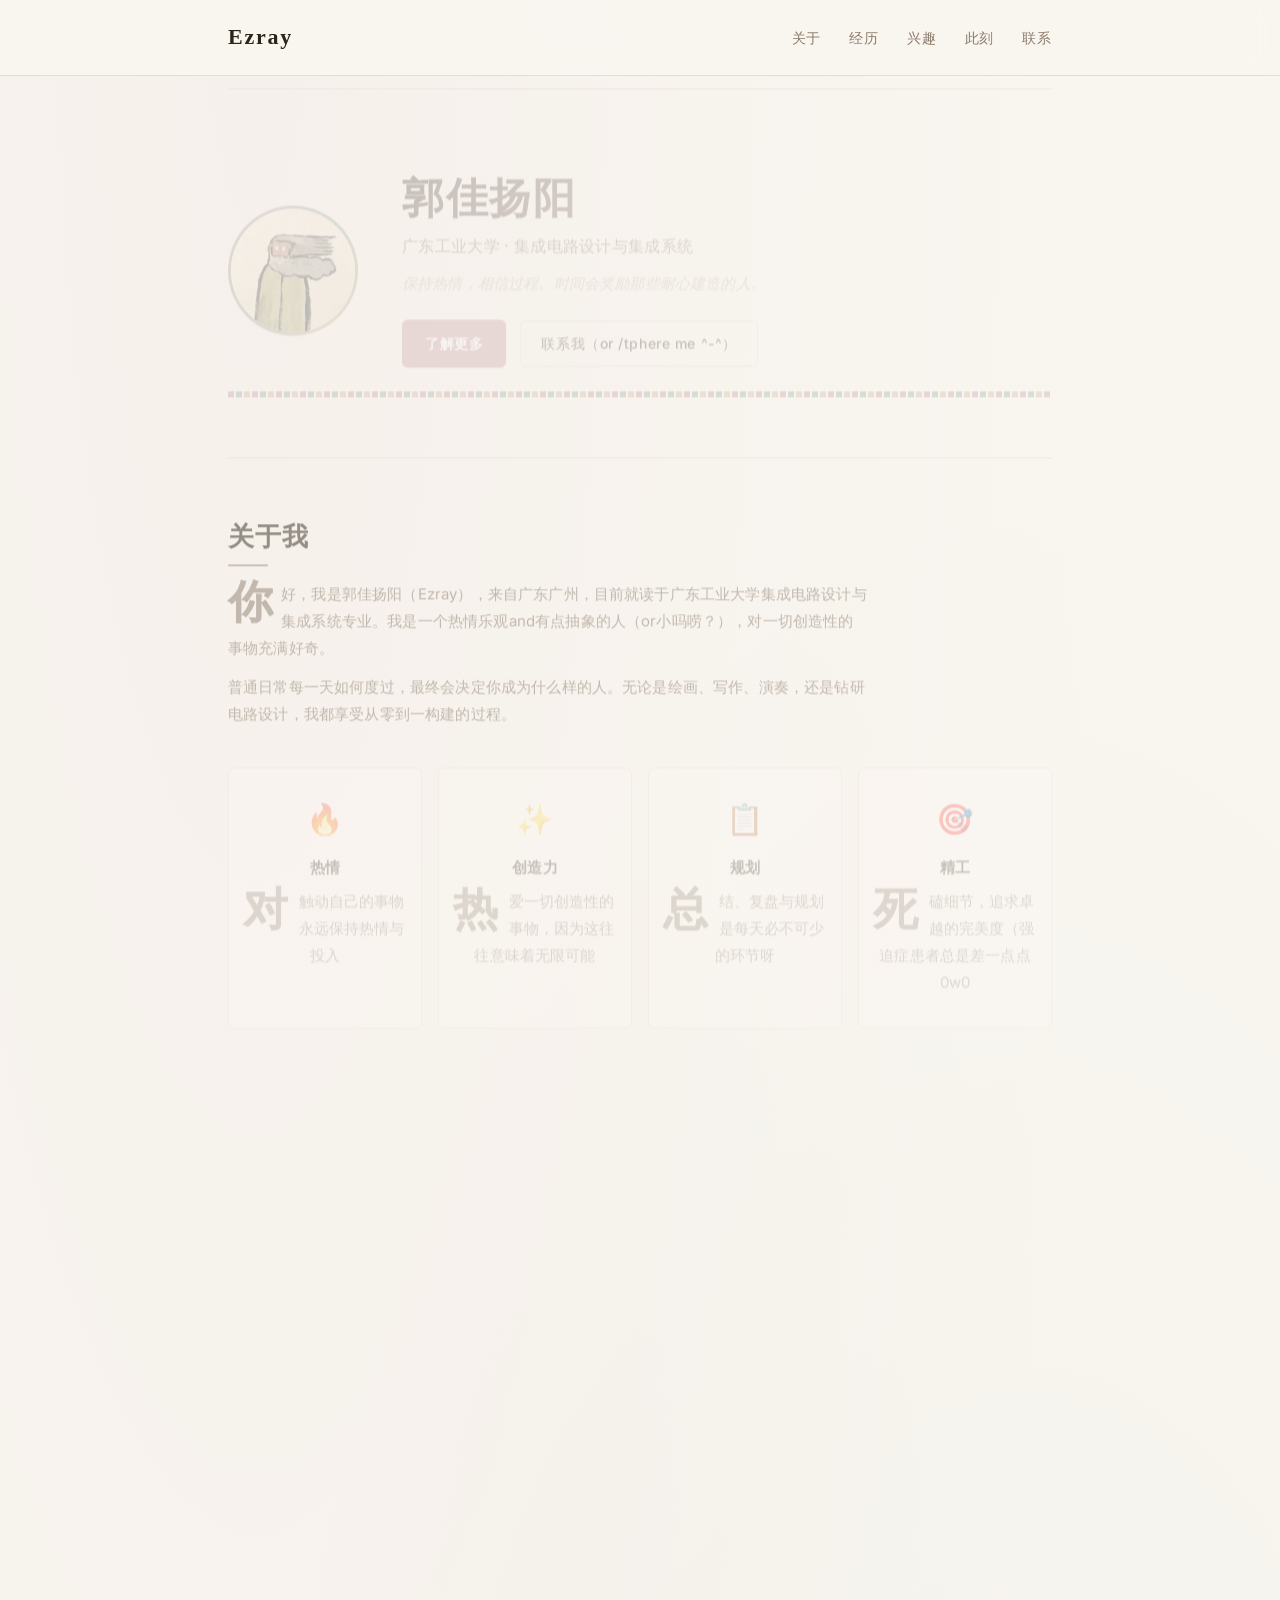
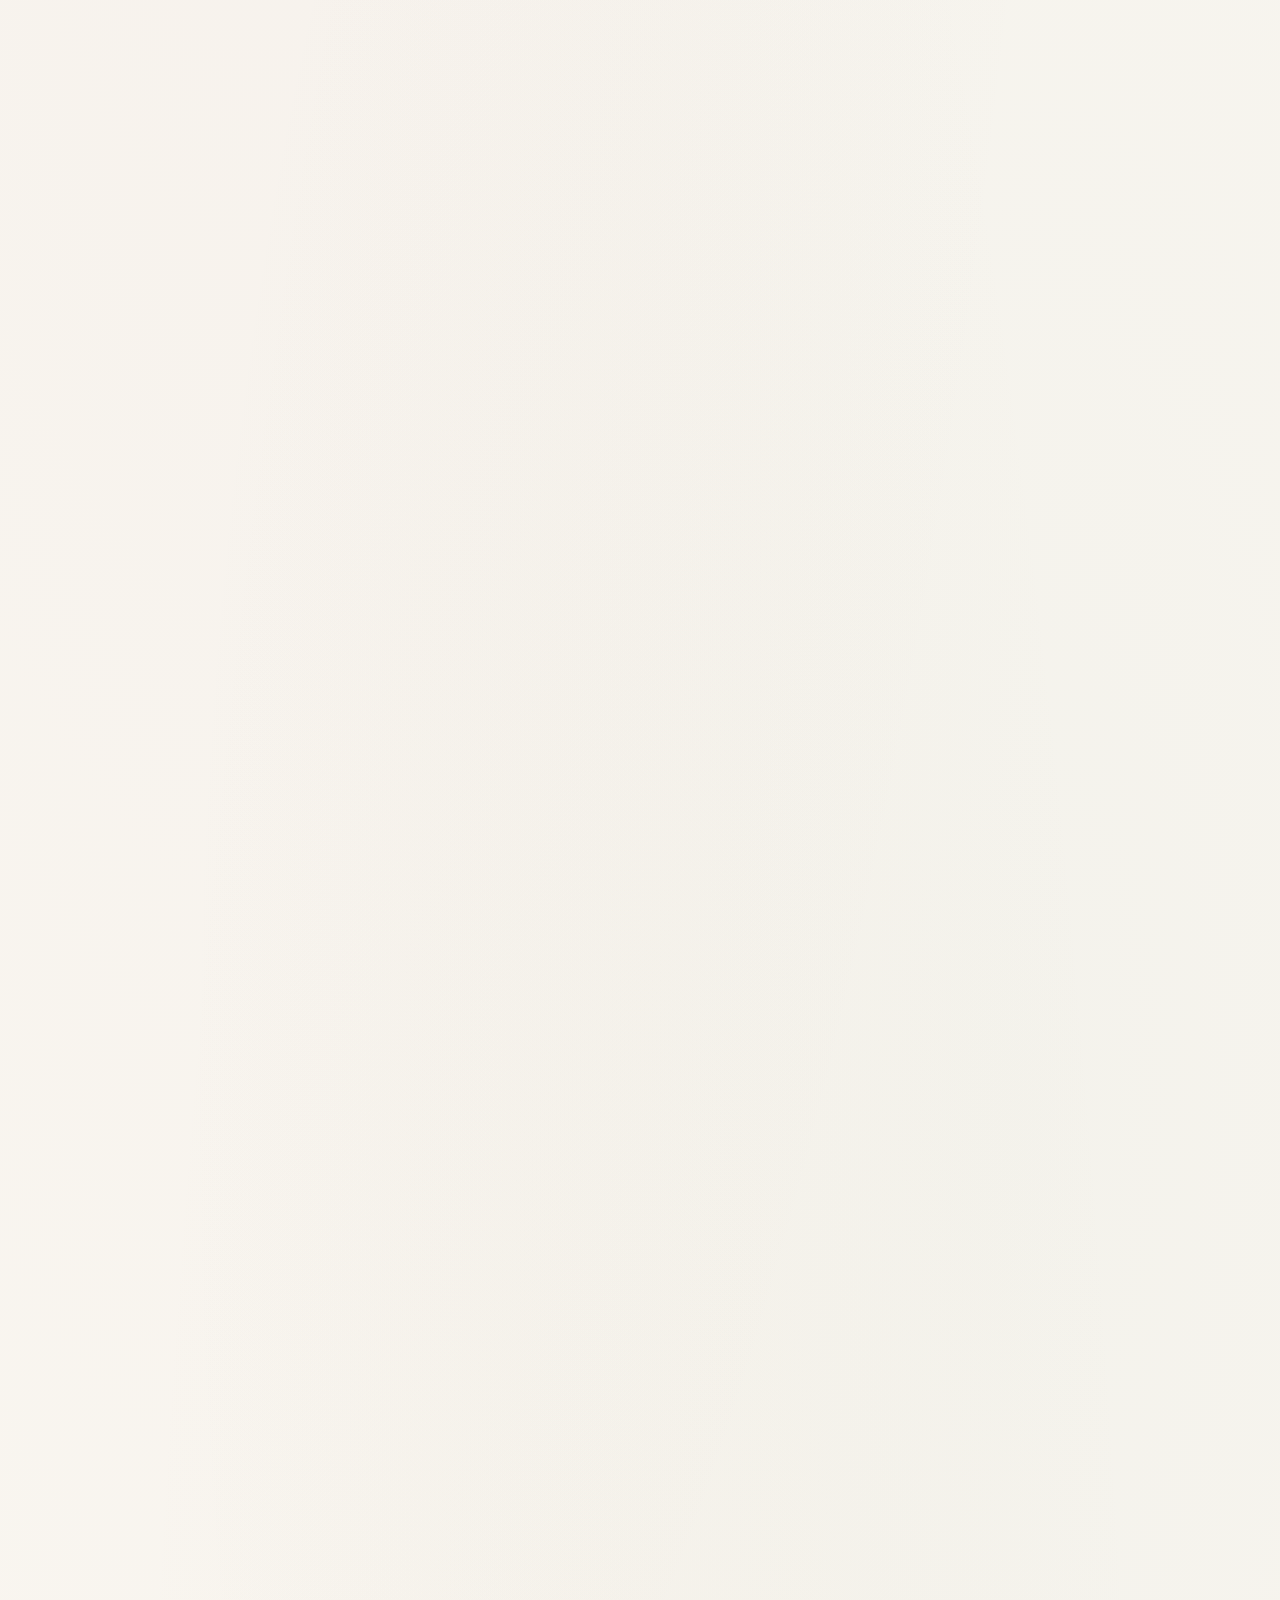
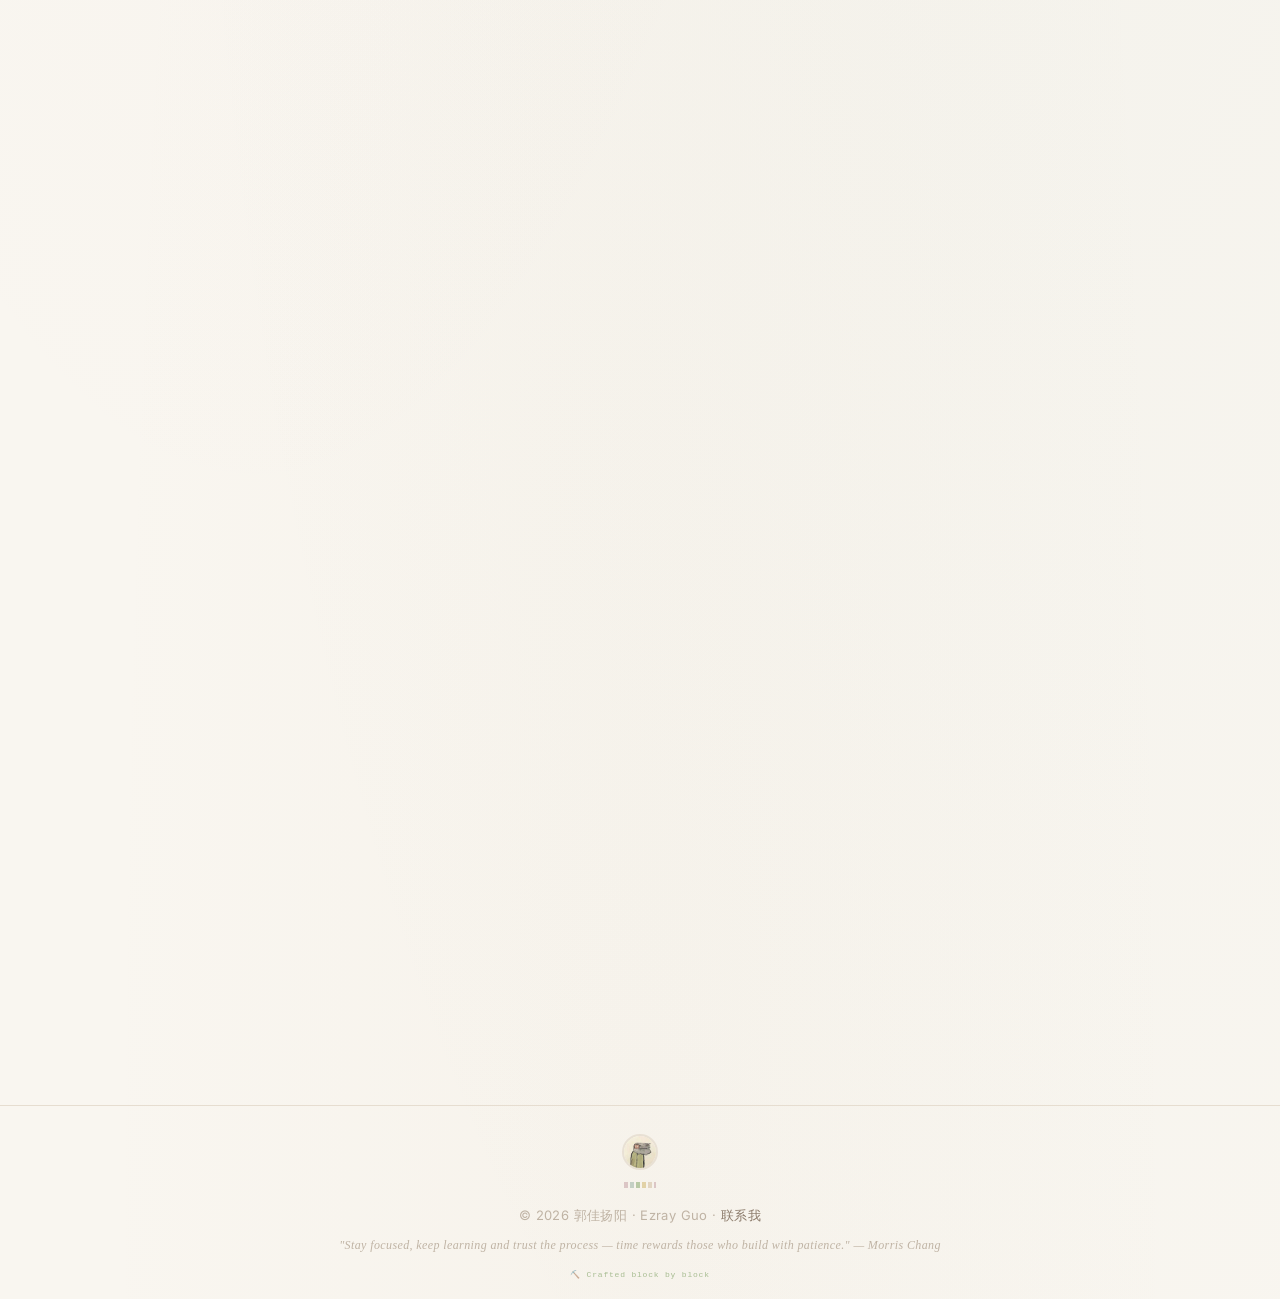
==== commit 05df967f: "添加根目录跳转页用于GitHub Pages部署" ====
--- a/index.html
+++ b/index.html
@@ -1,269 +1,11 @@
 <!DOCTYPE html>
 <html lang="zh-CN">
 <head>
-  <meta charset="UTF-8" />
-  <meta name="viewport" content="width=device-width, initial-scale=1.0" />
-  <title>Ezray Guo — 个人网站</title>
-  <meta name="description" content="郭佳扬阳 — 广东工业大学，集成电路设计与集成系统。热爱音乐、阅读、创作与探索。" />
-  <meta name="keywords" content="郭佳扬阳, Ezray Guo, 广东工业大学, 集成电路, IC 设计, 个人网站" />
-  <meta property="og:title" content="Ezray Guo — 保持热情，相信过程" />
-  <meta property="og:description" content="广东工业大学 | 集成电路设计。热爱音乐、阅读、创作与探索。" />
-  <meta property="og:type" content="website" />
-  <meta property="og:image" content="avatar.jpg" />
-  <link rel="icon" type="image/jpeg" href="avatar.jpg" />
-  <link rel="apple-touch-icon" href="avatar.jpg" />
-  <link href="https://fonts.googleapis.com/css2?family=Inter:wght@400;500;600;700&family=Merriweather:wght@400;700&family=Press+Start+2P&display=swap" rel="stylesheet">
-  <link rel="stylesheet" href="style.css" />
+  <meta charset="UTF-8">
+  <meta http-equiv="refresh" content="0; url=个人网站/index.html">
+  <title>个人网站</title>
 </head>
 <body>
-  <div class="scroll-progress" id="scrollProgress"></div>
-  <header>
-    <div class="container">
-      <nav aria-label="主导航">
-        <a href="#home" class="logo">Ezray</a>
-        <ul class="nav-links">
-          <li><a href="#about">关于</a></li>
-          <li><a href="#timeline">经历</a></li>
-          <li><a href="#interests">兴趣</a></li>
-          <li><a href="#now">此刻</a></li>
-          <li><a href="#contact">联系</a></li>
-        </ul>
-      </nav>
-    </div>
-  </header>
-
-  <main>
-    <div class="container">
-
-      <!-- Hero -->
-      <section id="home" class="hero" aria-labelledby="hero-title">
-        <div class="hero-inner">
-          <img src="avatar.jpg" alt="郭佳扬阳的头像" class="avatar" />
-          <div class="intro">
-            <h1 id="hero-title">郭佳扬阳</h1>
-            <p class="subtitle">广东工业大学 · 集成电路设计与集成系统</p>
-            <p class="tagline">保持热情，相信过程。时间会奖励那些耐心建造的人。</p>
-            <p>
-              <a href="#about" class="btn">了解更多</a>
-              <a href="#contact" class="btn-outline">联系我（or /tphere me ^-^）</a>
-            </p>
-          </div>
-        </div>
-        <div class="pixel-divider"></div>
-      </section>
-
-      <!-- About Me -->
-      <section id="about" aria-labelledby="about-title">
-        <h2 id="about-title">关于我</h2>
-        <p>你好，我是郭佳扬阳（Ezray），来自广东广州，目前就读于广东工业大学集成电路设计与集成系统专业。我是一个热情乐观and有点抽象的人（or小吗唠？），对一切创造性的事物充满好奇。</p>
-        <p>普通日常每一天如何度过，最终会决定你成为什么样的人。无论是绘画、写作、演奏，还是钻研电路设计，我都享受从零到一构建的过程。</p>
-
-        <div class="traits">
-          <div class="trait-card">
-            <span class="trait-icon">🔥</span>
-            <h3>热情</h3>
-            <p>对触动自己的事物永远保持热情与投入</p>
-          </div>
-          <div class="trait-card">
-            <span class="trait-icon">✨</span>
-            <h3>创造力</h3>
-            <p>热爱一切创造性的事物，因为这往往意味着无限可能</p>
-          </div>
-          <div class="trait-card">
-            <span class="trait-icon">📋</span>
-            <h3>规划</h3>
-            <p>总结、复盘与规划是每天必不可少的环节呀</p>
-          </div>
-          <div class="trait-card">
-            <span class="trait-icon">🎯</span>
-            <h3>精工</h3>
-            <p>死磕细节，追求卓越的完美度（强迫症患者总是差一点点0w0</p>
-          </div>
-        </div>
-      </section>
-
-      <!-- Timeline -->
-      <section id="timeline" aria-labelledby="timeline-title">
-        <h2 id="timeline-title">我的时间线</h2>
-        <div class="timeline">
-          <div class="timeline-item">
-            <div class="timeline-dot"></div>
-            <div class="timeline-content">
-              <span class="timeline-year">2020 — 2023</span>
-              <h3>高中阶段</h3>
-              <p>在繁忙而懵懂的学业中渐渐有了想要成为什么样的人的想法，对自己想活出什么样的人生有了一点思索。</p>
-            </div>
-          </div>
-          <div class="timeline-item">
-            <div class="timeline-dot"></div>
-            <div class="timeline-content">
-              <span class="timeline-year">2023 — 2026</span>
-              <h3>大学阶段</h3>
-              <p>进入广东工业大学集成电路专业，探索芯片设计和创造可能性，同时依然充满对自由的生活的热情。</p>
-            </div>
-          </div>
-          <div class="timeline-item">
-            <div class="timeline-dot future"></div>
-            <div class="timeline-content">
-              <span class="timeline-year">未来 · NEXT</span>
-              <h3>砥砺前行</h3>
-              <p>我想突破斩杀线。我想去到我们的前沿。我想赢。</p>
-            </div>
-          </div>
-        </div>
-      </section>
-
-      <!-- Interests -->
-      <section id="interests" aria-labelledby="interests-title">
-        <h2 id="interests-title">生活 & 兴趣</h2>
-        <p class="section-desc">"Se tu segui tua stella, non puoi fallire a glorioso porto."<br>—— 但丁《神曲》/ dancingline！</p>
-
-        <div class="interests-grid">
-          <div class="interest-card">
-            <div class="interest-icon">🎵</div>
-            <h3>音乐</h3>
-            <p>歌单里几乎只有英文、日语、西班牙语或德语的歌曲喲！同时作为一名小提琴手，纯音乐和古典也是必不可少的修炼！</p>
-            <img src="images/photo1.jpg" alt="音乐相关" class="interest-photo" loading="lazy" />
-          </div>
-          <div class="interest-card">
-            <div class="interest-icon">📚</div>
-            <h3>阅读</h3>
-            <p>《a sudden light》《蜜蜂与远雷》《滕王阁序》还有蔡皋奶奶的散文集都是我的top榜。不过当然，科幻或者网络文学我也略知一二awa</p>
-            <img src="images/photo2.jpg" alt="阅读相关" class="interest-photo" loading="lazy" />
-          </div>
-          <div class="interest-card">
-            <div class="interest-icon">🔧</div>
-            <h3>动手制作</h3>
-            <p>从版图设计到电路焊接，（什么你要玩生电？）享受把想法变成实物的成就感。</p>
-            <img src="images/photo3.png" alt="动手制作" class="interest-photo" loading="lazy" />
-          </div>
-          <div class="interest-card">
-            <div class="interest-icon">🏕️</div>
-            <h3>户外探索</h3>
-            <p>走出房间，感受自然。徒步、骑行、探索城市角落，都是我的生活（photographing）方式。</p>
-            <img src="images/photo4.jpg" alt="户外探索" class="interest-photo" loading="lazy" />
-          </div>
-        </div>
-      </section>
-
-      <!-- Now -->
-      <section id="now" aria-labelledby="now-title">
-        <h2 id="now-title">此刻 · Now</h2>
-        <div class="now-grid">
-          <div class="now-item">
-            <span class="now-label">📍 坐标</span>
-            <span class="now-value">广东广州 · 大学城</span>
-          </div>
-          <div class="now-item">
-            <span class="now-label">📚 在读</span>
-            <span class="now-value">《蜜蜂与远雷》· 恩田陆</span>
-          </div>
-          <div class="now-item">
-            <span class="now-label">🎧 在听</span>
-            <span class="now-value">古典 · 纯音乐 · 小提琴</span>
-          </div>
-          <div class="now-item">
-            <span class="now-label">💻 在做</span>
-            <span class="now-value">IC 版图设计入门 · 电路基础</span>
-          </div>
-          <div class="now-item">
-            <span class="now-label">🎯 专注</span>
-            <span class="now-value">GPA 4.2+ · CET-6 550+</span>
-          </div>
-          <div class="now-item">
-            <span class="now-label">🎮 放松</span>
-            <span class="now-value">Minecraft · pve & 跑图</span>
-          </div>
-        </div>
-        <p class="now-updated">Updated: 2026 年 9 月</p>
-      </section>
-
-      <!-- Goals -->
-      <section id="goals" aria-labelledby="goals-title">
-        <h2 id="goals-title">接下来的目标</h2>
-        <div class="goals-list">
-          <div class="goal-item">
-            <span class="goal-number">01</span>
-            <div>
-              <h3>打好基础</h3>
-              <p>大一阶段夯实数理与专业基础，目标绩点 4.2+，CET-6 550+</p>
-            </div>
-          </div>
-          <div class="goal-item">
-            <span class="goal-number">02</span>
-            <div>
-              <h3>探索方向</h3>
-              <p>深入了解 IC 设计各细分方向，尤其是 Layout 版图设计</p>
-            </div>
-          </div>
-          <div class="goal-item">
-            <span class="goal-number">03</span>
-            <div>
-              <h3>保持热情</h3>
-              <p>这是最重要的命题之一——无论走多远，都请不要忘记最初出发的理由</p>
-            </div>
-          </div>
-        </div>
-      </section>
-
-      <!-- Contact -->
-      <section id="contact" aria-labelledby="contact-title">
-        <h2 id="contact-title">联系方式</h2>
-        <p>欢迎随时联系我，无论是技术交流还是闲聊都很欢迎。</p>
-        <ul class="contacts">
-          <li>📧 邮箱：<a href="mailto:guojiayangyang@mails.gdut.edu.cn">guojiayangyang@mails.gdut.edu.cn</a></li>
-          <li>💻 GitHub：<a href="https://github.com/yangjiaezray" target="_blank" rel="noopener">github.com/yangjiaezray</a></li>
-        </ul>
-
-        <h3>快速留言</h3>
-        <form action="https://formspree.io/f/your-id" method="POST" class="contact-form" aria-label="联系表单">
-          <label>
-            姓名
-            <input type="text" name="name" required />
-          </label>
-          <label>
-            邮箱
-            <input type="email" name="_replyto" required />
-          </label>
-          <label>
-            内容
-            <textarea name="message" rows="4" required></textarea>
-          </label>
-          <button type="submit">发送留言</button>
-        </form>
-        <p class="form-hint">💡 留言功能需要配置 Formspree。前往 <a href="https://formspree.io" target="_blank" rel="noopener">formspree.io</a> 注册后将表单 ID 替换 <code>your-id</code> 即可。</p>
-      </section>
-
-    </div>
-  </main>
-
-  <footer>
-    <div class="container">
-      <img src="avatar.jpg" alt="头像" class="footer-avatar" />
-      <div class="footer-pixel-deco"></div>
-      <p>© 2026 郭佳扬阳 · Ezray Guo · <a href="mailto:guojiayangyang@mails.gdut.edu.cn">联系我</a></p>
-      <p class="footer-quote">"Stay focused, keep learning and trust the process — time rewards those who build with patience." — Morris Chang</p>
-      <p class="mc-tag">⛏️ Crafted block by block</p>
-    </div>
-  </footer>
-
-  <button class="back-to-top" id="backToTop" aria-label="回到顶部" title="回到顶部">↑</button>
-
-  <script type="application/ld+json">
-  {
-    "@context": "https://schema.org",
-    "@type": "Person",
-    "name": "郭佳扬阳",
-    "alternateName": "Ezray Guo",
-    "jobTitle": "Integrated Circuit Design Student",
-    "affiliation": "Guangdong University of Technology",
-    "email": "guojiayangyang@mails.gdut.edu.cn",
-    "url": "https://github.com/yangjiaezray",
-    "sameAs": [
-      "https://github.com/yangjiaezray"
-    ]
-  }
-  </script>
-  <script src="script.js"></script>
+  <p>正在跳转到个人网站...如果没有自动跳转，请<a href="个人网站/index.html">点击这里</a>。</p>
 </body>
 </html>
